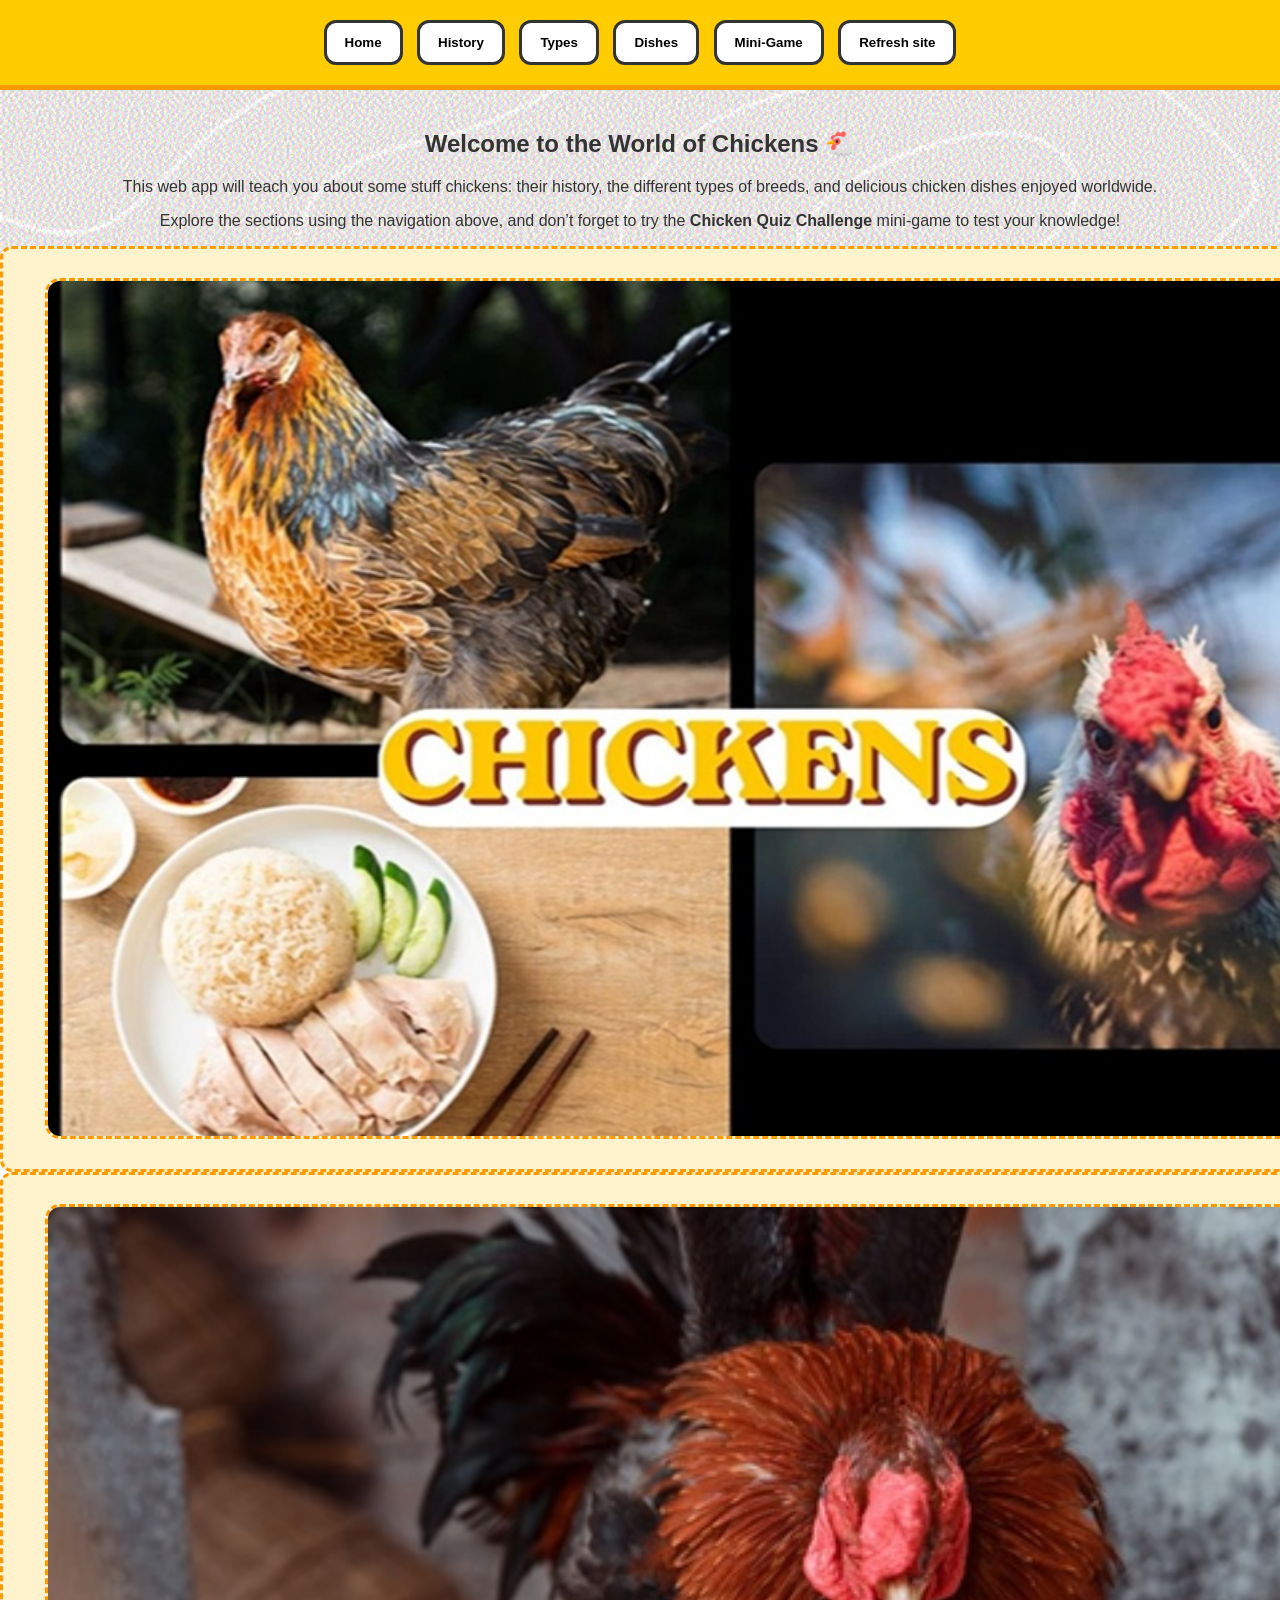
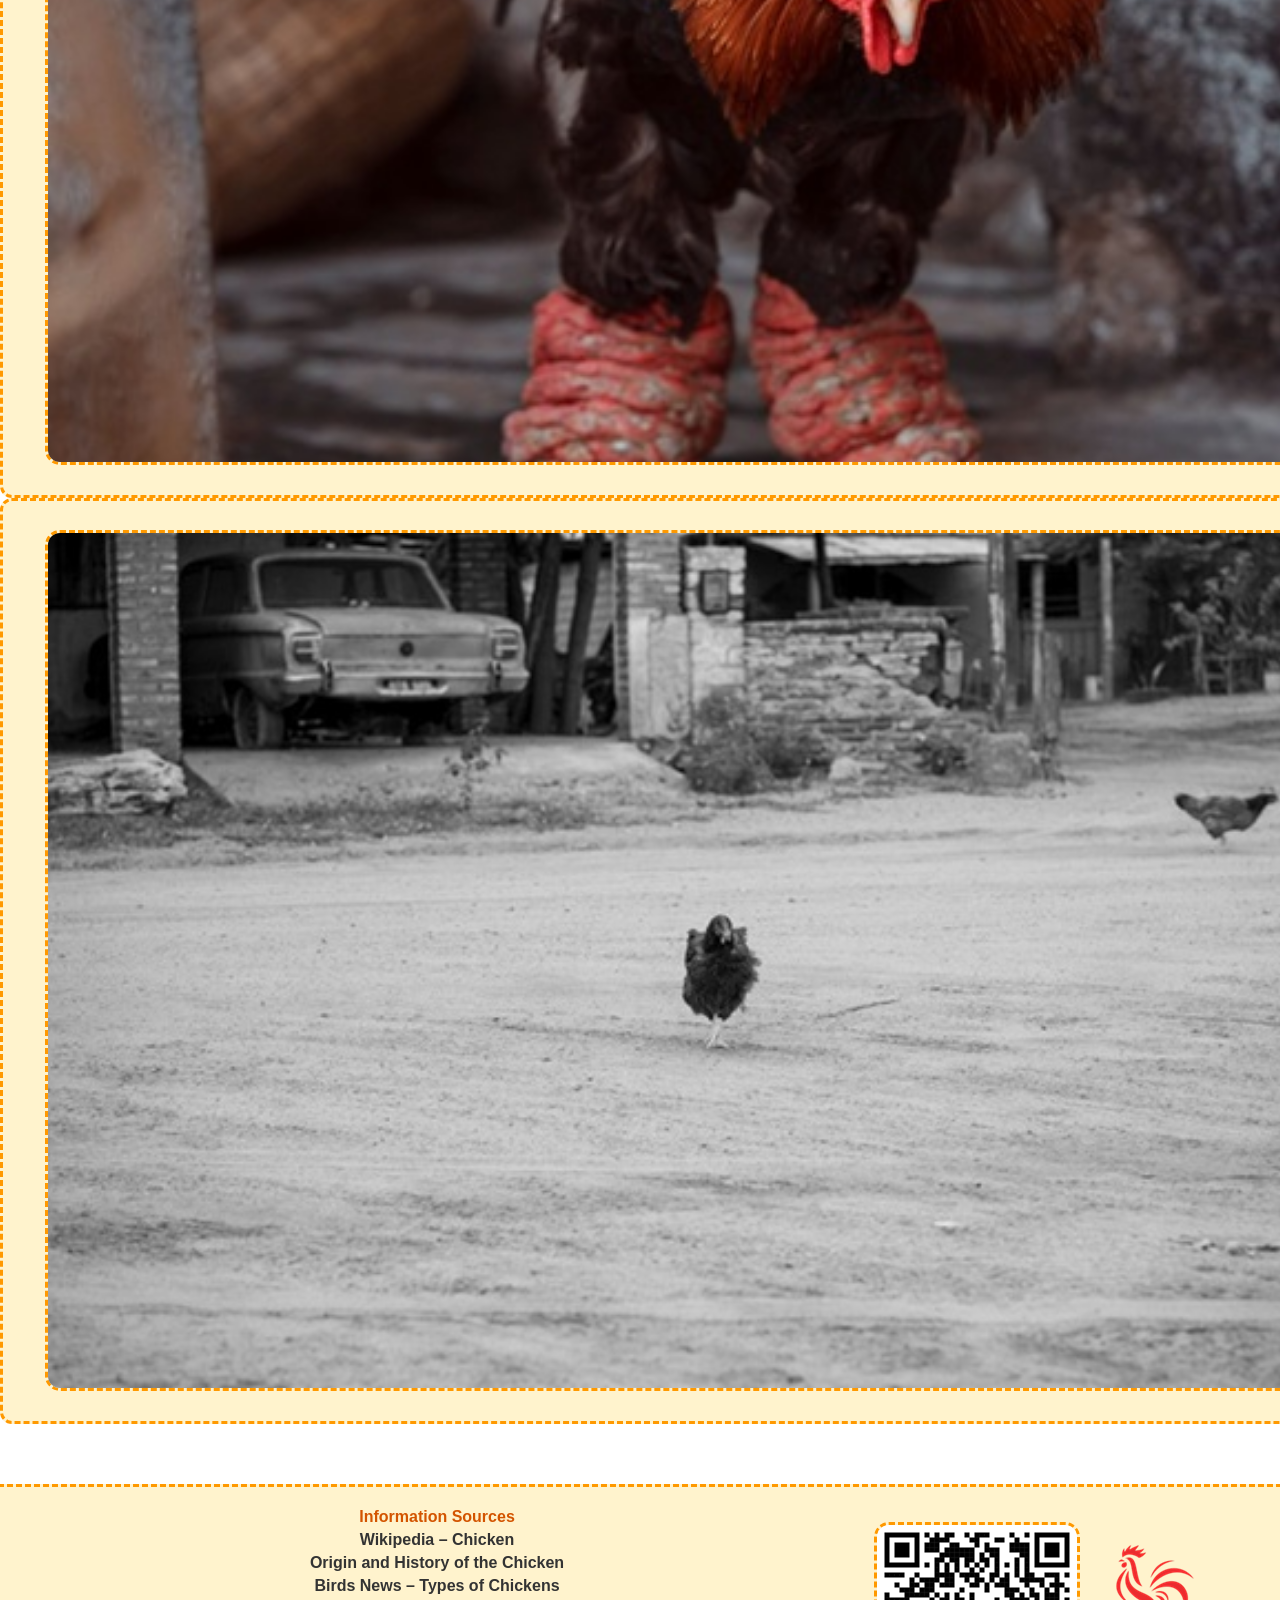
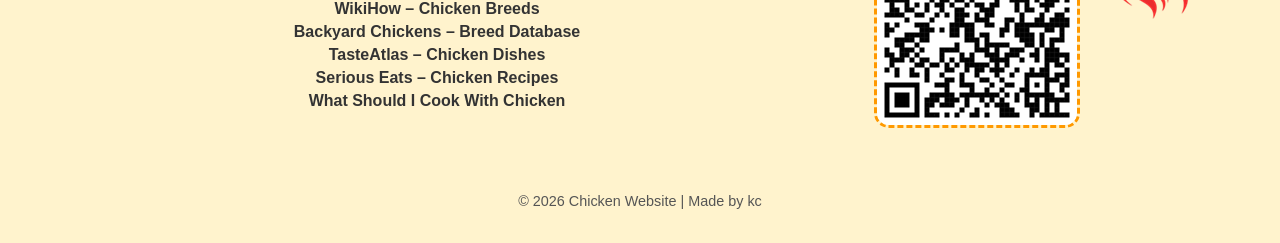
==== 02_Kuanchee_261704F_A2/index.html @ ca728c4e "Add files via upload" ====
<!DOCTYPE html>
<html lang="en">
<head>
  <meta charset="UTF-8">
  <meta name="viewport" content="width=device-width, initial-scale=1.0">
  <title>CHICKENS</title>
  <link rel="stylesheet" href="style.css">
</head>
<body>
  <nav>
	<button id="ham_menu">Open Menu</button>
	<div class="ham_hidden">
		<button id="homeBtn">Home</button>
		<button id="historyBtn">History</button>
		<button id="typesBtn">Types</button>
		<button id="dishesBtn">Dishes</button>
		<button id="gameBtn">Mini-Game</button>
		<button id="refreshBtn">Refresh site</button>
	</div>
  </nav>

  <!-- Home Page -->
  <section id="home" class="page active">
	<div class="home_style">
		<h1>Welcome to the World of Chickens 🐔</h1>
		<p>This web app will teach you about some stuff chickens: their history, 
		   the different types of breeds, and delicious chicken dishes enjoyed worldwide.</p>
		<p>Explore the sections using the navigation above, and don’t forget to try the 
		   <strong>Chicken Quiz Challenge</strong> mini-game to test your knowledge!</p>
			<div class="card">
				<img src="images/holychickens.jpg" alt="holychickens" class="img">
			</div>
			<div class="card">
				<img src="images/UniqueChick.jpg" alt="unique" class="img">
			</div>
			<div class="card">
				<img src="images/ChickenHist.jpg" alt="chickhist" class="img">
			</div>
	</div>
  </section>

 <!-- History Section -->
<section id="history" class="page">
	<h2>History of Chickens</h2>
		<div class="history_style">
			<div class="history_card">
				<img src="images/redchicken.jpg" alt="redchicken">
					<h3>Origin</h3>
						<p>Chickens were first domesticated from the red junglefowl in Southeast Asia 
						around 8,000 years ago. Archaeological evidence suggests early farmers 
						bred them for eggs and meat, and their spread through India and China 
						marked the beginning of poultry farming.</p>
			</div>
			<div class="history_card">
				<img src="images/feedchicken.jpg" alt="feedchicken">
					<h3>Ancient Roman Times</h3>
						<p>In ancient times, chickens were valued for more than food. They appeared 
						in myths and rituals — the Romans used them for divination, while Greeks 
						saw them as symbols of courage. Their crowing was believed to ward off evil 
						and announce the dawn of new beginnings.</p>
			</div>
			<div class="history_card">
					<img src="images/ancientegypt.png" alt="ancient">
						<h3>Egyptian Folklore</h3>
							<p>In Egyptian folklore, roosters were linked to the sun god Ra. Chickens and 
							eggs were offered in temples as symbols of fertility and renewal. Tomb 
							paintings depicted chickens as sustenance for the afterlife, and Egyptians 
							even built clay incubators to hatch thousands of chicks for rituals.</p>
			</div>
			<div class="history_card">	
				<img src="images/chickenfarm.jpg" alt="modernchick">
					<h3>Today's Agriculture</h3>
						<p>Finally in today's day and age, chickens are the most numerous domestic animal worldwide. Selective 
						breeding has produced hundreds of varieties suited for egg or meat production. 
						Modern poultry farming combines ancient practices with technology to feed 
						billions globally.</p>
			</div>
		</div>
</section>

<!-- Types Section -->
<section id="types" class="page">
  <h2>Types of Chickens 🐓</h2>
  <p>Chickens come in hundreds of breeds worldwide, but they’re often grouped by their primary purpose. Here are the main categories:</p>
  <ul>
    <li><strong>Layers:</strong> 
      These breeds are prized for their egg-laying ability.
      <div class="image-grid">
        <div class="type_card">
          <img src="images/leghorn.jpg" alt="Leghorn Chicken">
          <h3>Leghorn</h3>
          <p>Up to 300 eggs/year, hardy and active.</p>
        </div>
        <div class="type_card">
          <img src="images/ancona.jpg" alt="Ancona Chicken">
          <h3>Ancona</h3>
          <p>Hardy Mediterranean breed, lays white eggs.</p>
        </div>
        <div class="type_card">
          <img src="images/australorp.jpg" alt="Australorp Chicken">
          <h3>Australorp</h3>
          <p>World record holder: 364 eggs in one year.</p>
        </div>
      </div>
    </li>

    <li><strong>Broilers:</strong> 
      Bred for rapid growth and meat production.
      <div class="image-grid">
        <div class="type_card">
          <img src="images/cornishcross.jpg" alt="Cornish Cross Chicken">
          <h3>Cornish Cross</h3>
          <p>Fast-growing, commercial meat bird, market-ready in 6–8 weeks.</p>
        </div>
        <div class="type_card">
          <img src="images/freedomranger.jpg" alt="Freedom Ranger Chicken">
          <h3>Freedom Ranger</h3>
          <p>Slower growth, richer flavor, natural foraging behavior.</p>
        </div>
      </div>
    </li>

    <li><strong>Dual-purpose:</strong> 
      Balanced breeds that provide both eggs and meat.
      <div class="image-grid">
        <div class="type_card">
          <img src="images/plymouthrock.jpg" alt="Plymouth Rock Chicken">
          <h3>Plymouth Rock</h3>
          <p>Reliable egg layers and good table birds.</p>
        </div>
        <div class="type_card">
          <img src="images/sussex.jpg" alt="Sussex Chicken">
          <h3>Sussex</h3>
          <p>Friendly, versatile, steady egg production.</p>
        </div>
      </div>
    </li>

    <li><strong>Ornamental:</strong> 
      Raised mainly for their beauty and unique traits.
      <div class="image-grid">
        <div class="type_card">
          <img src="images/silkie.jpg" alt="Silkie Chicken">
          <h3>Silkie</h3>
          <p>Fluffy feathers, gentle temperament, popular as pets.</p>
        </div>
        <div class="type_card">
          <img src="images/polish.jpg" alt="Polish Chicken">
          <h3>Polish</h3>
          <p>Dramatic feather crest, exhibition bird, quirky personality.</p>
        </div>
      </div>
    </li>
  </ul>
  <p>Each type reflects how humans have shaped chickens for farming, cuisine, or companionship. From the hardworking <em>layers</em> to the show-stopping <em>ornamentals</em>, chickens are as diverse as the cultures that raise them.</p>
</section>



<!-- Dishes Section -->
<section id="dishes" class="page">
  <div class="dishes_style">
    <h2>Chicken Dishes Around the World 🍗</h2>
    <p>Chicken is one of the most popular meats globally, featured in countless traditional dishes. Here are some highlights:</p>

    <div class="dish_card">
      <img src="images/chickenrice.jpg" alt="Hainanese Chicken Rice">
      <h3>Hainanese Chicken Rice (Singapore)</h3>
      <p>Poached chicken served with fragrant rice, chili sauce, and ginger paste. A national comfort food.</p>
    </div>

    <div class="dish_card">
      <img src="images/butterchicken.jpg" alt="Butter Chicken">
      <h3>Butter Chicken (India)</h3>
      <p>Tender chicken in a creamy tomato-butter sauce, beloved worldwide.</p>
    </div>

    <div class="dish_card">
      <img src="images/chickenkarahi.jpg" alt="Chicken Karahi">
      <h3>Chicken Karahi (Pakistan)</h3>
      <p>Wok-style chicken cooked with tomatoes, chilies, and spices, often served sizzling hot.</p>
    </div>

    <div class="dish_card">
      <img src="images/koreanfried.jpg" alt="Korean Fried Chicken">
      <h3>Korean Fried Chicken (Korea)</h3>
      <p>Double-fried for extra crispiness, coated in spicy-sweet glaze.</p>
    </div>

    <div class="dish_card">
      <img src="images/polloalabrasa.jpg" alt="Pollo a la Brasa">
      <h3>Pollo a la Brasa (Peru)</h3>
      <p>Charcoal-roasted chicken marinated with spices, served with fries and sauces.</p>
    </div>

    <div class="dish_card">
      <img src="images/inasal.jpg" alt="Inasal na Manok">
      <h3>Inasal na Manok (Philippines)</h3>
      <p>Grilled chicken marinated in vinegar, calamansi, and lemongrass.</p>
    </div>

    <div class="dish_card">
      <img src="images/friedchicken.jpg" alt="Southern Fried Chicken">
      <h3>Southern Fried Chicken (USA)</h3>
      <p>Crispy, seasoned, and golden brown — a comfort food classic.</p>
    </div>

    <div class="dish_card">
      <img src="images/coqauvin.jpg" alt="Coq au Vin">
      <h3>Coq au Vin (France)</h3>
      <p>Chicken braised with wine, mushrooms, and herbs, a rustic French staple.</p>
    </div>

    <div class="dish_card">
      <img src="images/yakitori.jpg" alt="Yakitori">
      <h3>Yakitori (Japan)</h3>
      <p>Skewered chicken grilled over charcoal, brushed with tare sauce.</p>
    </div>

    <div class="dish_card">
      <img src="images/mole.jpg" alt="Pollo en Mole">
      <h3>Pollo en Mole (Mexico)</h3>
      <p>Chicken simmered in a rich chocolate-chili sauce, blending sweet and savory.</p>
    </div>

    <p>These dishes show how chicken adapts to different cultures, flavors, and cooking styles — from street food to fine dining.</p>
  </div>
</section>

  <!-- Mini-Game Section -->
<section id="game" class="page">
	<div class="game_style">
		<h2>Chicken Quiz Game</h2>
		<div id="quiz"></div>
			<div id="feedbackForm">
				<h3>Feedback</h3>

					<!-- Text input -->
					<label for="nameInput">Your Name:</label><br>
					<input id="nameInput" type="text" required><br><br>

					<!-- Email input -->
					<label for="emailInput">Email:</label><br>
					<input id="emailInput" type="email" required><br><br>

					<!-- Checkbox group -->
					<p>Which parts did you enjoy?</p>
						<input id="cb1" type="checkbox">
						<label for="cb1">History Section</label><br>
						<input id="cb2" type="checkbox">
						<label for="cb2">Types Section</label><br>
						<input id="cb3" type="checkbox">
						<label for="cb3">Dishes Section</label><br><br>

					<!-- Radio group -->
					<p>Would you recommend this site?</p>
						<input id="yes" type="radio" name="recommend">
						<label for="yes">Yes</label><br>
						<input id="no" type="radio" name="recommend">
						<label for="no">No</label><br><br>

						<!-- Dropdown -->
						<label for="favDish">Favorite Chicken Dish:</label><br>
						<select id="favDish">
							<option>Hainanese Chicken Rice</option>
							<option>Chicken Tikka</option>
							<option>Yakitori</option>
						</select><br><br>

						<!-- Comments -->
						<label for="feedbackText">Comments:</label><br>
						<textarea id="feedbackText" rows="4" cols="40" required></textarea><br><br>

						<!-- Custom button (not type="submit") -->
						<button id="feedbackBtn">Submit Feedback</button>
	  <img id="chickIcon" src="images/chickIcon.jpg" alt="ChickenIcon">
			</div>
	</div>
</section>
	<footer id="footer">
		<div class="footer_top">
			<div class="info_links">
				<h3>Information Sources</h3>
					<ul>
						<li><a href="https://en.wikipedia.org/wiki/Chicken" target="_blank">Wikipedia – Chicken</a></li>
						<li><a href="https://livestock.extension.wisc.edu/articles/origin-and-history-of-the-chicken/" target="_blank">Origin and History of the Chicken</a></li>
						<li><a href="https://www.birdsnews.com/types-of-chickens/" target="_blank">Birds News – Types of Chickens</a></li>
						<li><a href="https://www.wikihow.com/Choose-Chicken-Breeds" target="_blank">WikiHow – Chicken Breeds</a></li>
						<li><a href="https://www.backyardchickens.com/breeds/" target="_blank">Backyard Chickens – Breed Database</a></li>
						<li><a href="https://www.tasteatlas.com/chicken-dishes" target="_blank">TasteAtlas – Chicken Dishes</a></li>
						<li><a href="https://www.seriouseats.com/chicken-recipes-5117985" target="_blank">Serious Eats – Chicken Recipes</a></li>
						<li><a href="https://whatshouldicookwithchicken.com/" target="_blank">What Should I Cook With Chicken</a></li>
					</ul>
			</div>		
			<div class="QRcode">
				<img src="images/qrcode.png" alt="qr code" class="img">
			</div>
			<div class="footer_logo">
				<span class="sprite logo"></span>
			</div>
		</div>
			<p class="footer_ink">© 2026 Chicken Website | Made by kc</p>
	</footer>

  <script src="main.js"></script>
</body>
</html>
---- 02_Kuanchee_261704F_A2/style.css ----
body {
  font-family: "Comic Sans MS", cursive, sans-serif;
  background: #fff8e7;
  color: #333;
  display: flex;
  flex-direction: column;
  align-items: center; /* centers everything horizontally */
  background: url("images/animated_background.gif") no-repeat center center fixed;
  background-size: cover; /* scales the gif to fill the screen */
  margin: 0;
  padding: 0;
  overflow-x: hidden;
}

nav {
  background: #ffcc00;
  padding: 15px;
  display: flex;
  justify-content: center;
  flex-wrap: wrap;
  border-bottom: 5px solid #ff9900;
  width: 100%;  
}

/* Button styling + animation */
nav button {
  margin: 5px;
  padding: 12px 18px;
  border: 3px solid #333;
  border-radius: 12px;
  background: #fff;
  font-weight: bold;
  cursor: pointer;
  transition: transform 0.2s, background 0.3s;
}

nav button:hover {
  background: #ffe58a;
  transform: scale(1.1) rotate(-3deg);
}

.page {
  display: none;
  padding: 20px;
  max-width: 100%; /* keeps content narrow and centered */
  text-align: center; /* centers text inside */
}

.page.active {
  display: block;
  animation: bounceIn 0.6s ease-in;
}

@keyframes bounceIn {
  0% { transform: scale(0.8); opacity: 0; }
  60% { transform: scale(1.05); opacity: 1; }
  100% { transform: scale(1); }
}

/* Image styling */
.img {
  max-width: 100%;
  height: auto;
  border: 3px dashed #ff9900;
  border-radius: 15px;
  margin: 15px auto;
  display: block;
}

.card {
  width: 1400px;
  height: 900px;
  background: #fff3cd;
  border: 3px dashed #ff9900;
  border-radius: 12px;
  padding: 10px;
  text-align: center;
  display: flex;
  justify-content: center;
  align-items: center;
  overflow: hidden; 
  margin: 0 auto;  
}

.card img {
  width: 95%;
  height: 95%;           
  object-fit: cover;      
}


.card p {
  font-size: 0.9em;
  color: #333;
}

/* Quiz styling */
#quiz {
  margin: 20px auto;
  padding: 15px;
  background: #fff3cd;
  border: 3px dashed #ff9900;
  border-radius: 12px;
  min-height: 120px;
  max-width: 600px;
  text-align: center;
}

#quiz button {
  display: inline-block;
  margin: 10px;
  padding: 10px 15px;
  border: 2px solid #333;
  border-radius: 10px;
  background: #ffeb99;
  font-weight: bold;
  cursor: pointer;
  transition: transform 0.2s, background 0.3s;
}

#quiz button:hover {
  transform: scale(1.1);
  background: #ffe58a;
}

#quiz span {
  display: block;
  margin-top: 10px;
  font-weight: bold;
  color: #d35400;
}

#feedbackForm {
  position: relative;
  margin: 20px auto;
  padding: 15px;
  background: #fff3cd;
  border: 3px dashed #ff9900;
  border-radius: 12px;
  max-width: 600px;
  text-align: center;
}

#feedbackForm textarea {
  width: 90%;
  padding: 8px;
  border: 2px solid #333;
  border-radius: 8px;
  margin: 10px 0;
}

#feedbackForm button {
  padding: 8px 15px;
  border: 2px solid #333;
  border-radius: 8px;
  background: #ffeb99;
  font-weight: bold;
  cursor: pointer;
  transition: transform 0.2s, background 0.3s;
}

#feedbackForm button:hover {
  transform: scale(1.1);
  background: #ffe58a;
}

#chickIcon {
  position: absolute;
  width: 20px;
  height: auto;
  top: 0;
  left: 0;
}

#ham_menu {
	display: none;
}

/* history section */
#history {
  margin: 30px auto;
  padding: 20px;
  max-width: 2000px;
  background: #fff3cd;
  border: 3px dashed #ff9900;
  border-radius: 12px;
}

#history h2 {
  color: #d35400;
  text-align: center;
  margin-bottom: 20px;
}

.history_style {
	display: flex;
	flex-wrap: wrap;
	gap: 20px;
	justify-content: center;
}

.history_card {
  width: 700px;
  background: #fff8e7;
  border: 2px dashed #ff9900;
  border-radius: 12px;
  padding: 10px;
  text-align: left;
}

.history_card img {
  width: 100%;
  height: 300px;
  object-fit: cover;   /* forces image to fill card */
  border: 2px dashed #ff9900;
  border-radius: 15px;
  margin-bottom: 15px;
}

.history_card h3 {
  font-size: 1.1rem;
  color: #d35400;
  text-align: center;
}

.history_card p {
  font-size: 0.95em;
  color: #333;
  line-height: 1.4;
}

/* Types section */
#types {
  margin: 30px auto;
  padding: 20px;
  max-width: 1200px;
  background: #fff3cd;
  border: 3px dashed #ff9900;
  border-radius: 12px;
  text-align: center; /* match dishes_style */
}

#types h2 {
  color: #d35400;
  margin-bottom: 15px;
}

#types p {
  font-size: 1rem;
  color: #333;
  line-height: 1.5;
  margin-bottom: 15px;
}

/* Remove flex column layout from list items */
#types ul {
  list-style: none;
  padding: 0;
  margin: 0;
}

#types ul li {
  display: inline-block; /* same as dish_card */
  vertical-align: top;
  margin: 15px;
}

/* Style the type_card itself */
.type_card {
  width: 260px; /* match dish_card width */
  background: #fff8e7;
  border: 2px dashed #ff9900;
  border-radius: 12px;
  padding: 12px;
  text-align: center;
  display: inline-block; /* ensures grid-like layout */
}

.type_card img {
  width: 100%;
  height: 160px; /* match dish_card image height */
  object-fit: cover;
  border-radius: 8px;
  margin-bottom: 10px;
}

.type_card h3 {
  font-size: 1rem;
  color: #d35400;
  margin: 5px 0;
}

.type_card p {
  font-size: 0.9rem;
  color: #333;
  line-height: 1.4;
}


/* dishes section */
.dishes_style {
  margin: 30px auto;
  padding: 20px;
  max-width: 1200px;
  background: #fff3cd; /* soft yellow background */
  border: 3px dashed #ff9900; /* playful dashed border */
  border-radius: 12px;
  text-align: center;
}

.dishes_style h2 {
  color: #d35400;
  margin-bottom: 15px;
}

.dishes_style p {
  font-size: 1rem;
  color: #333;
  line-height: 1.5;
  margin-bottom: 15px;
}

.dish_card {
  width: 260px;
  background: #fff8e7;
  border: 2px dashed #ff9900;
  border-radius: 12px;
  padding: 12px;
  text-align: center;
  margin: 15px auto;
  display: inline-block; /* makes cards line up side by side */
  vertical-align: top;
}

.dish_card img {
  width: 100%;
  height: 160px;
  object-fit: cover;
  border-radius: 8px;
  margin-bottom: 10px;
}

.dish_card h3 {
  font-size: 1rem;
  color: #d35400;
  margin: 5px 0;
}

.dish_card p {
  font-size: 0.9rem;
  color: #333;
  line-height: 1.4;
}

#footer {
  display: flex;
  flex-direction: column;
  justify-content: space-between;
  align-items: center;
  background-color: #fff3cd;
  border-top: 3px dashed #ff9900;
  width: 100%;
  padding: 20px;
  text-align: center;
  margin-top: 40px;
  gap: 40px;
}

#footer ul {
  list-style: none;
  padding: 0;
  margin: 0 0 10px 0;
}

#footer ul li {
  margin: 5px 0;
}

#footer a {
  color: #333;
  text-decoration: none;
  font-weight: bold;
  transition: color 0.3s;
}

#footer a:hover {
  color: #d35400;
}

#footer p {
  font-size: 0.9em;
  color: #555;
}

.info_links {
  flex: 1;
  text-align: center;  
}

.info_links h3 {
  color: #d35400;
  margin-bottom: 8px; /* small gap before list */
  margin: 0;
  padding: 0;
  font-size: 1rem;
  line-height: 1.2;
}

.sprite {
	background: url("images/sprite.png") no-repeat;
	display: inline-block;
}

.logo {
  width: 200px;  
  height: 200px;  
  background-position: 0 0; /* top-left corner of sprite */
}

.footer_logo {
	margin-left: auto;
}

.footer_top {
	display: flex;
	justify-content: space-between;
	align-items: flex-start;
	width: 100%;
}

.footer_ink {
	margin-top: 10px;
	font-size: 0.9em;
	color: #555;
	text-align: center;
	width: 100%;
}
/* Responsive breakpoints */
@media (max-width: 800px) {
  body {
	overflow-x: hidden;
  }
  
  #ham_menu {
	display: flex;
	flex-direction: column;
	align-items: center;
	justify-content:center;
	height: 100px;
  }	

  .ham_hidden {
	display: none;
  }

  @keyframes bounceInMobile {
    0%   { transform: scale(0.9); opacity: 0; }
    60%  { transform: scale(1.01); opacity: 1; }
    100% { transform: scale(1); }
  }

  .page.active {
    animation: bounceInMobile 0.5s ease-in;
  }
  
  .menuShow {
	display: flex;
	flex-direction: column;
	align-items: center;
  }
  
  nav {
    flex-direction: column;
    align-items: center;
  }
  
  .page {
	padding-left: 0;
	padding-right: 0;
  }
  
  .card {
    width: 90%; /* stack cards full width on mobile */
	max-width: 100%;
	margin: 0 auto;
	height: auto;
	object-fit: cover;
  }

  .img {
    max-width: 80%;
	object-fit: cover;
  }
  
  .history_card {
    width: 100%; /* stack cards full width */
  }
  
   #types ul {
    text-align: center; /* keeps cards centered */
  }

  #types ul li {
    display: block; /* stack cards vertically */
    margin: 0 auto 20px auto; /* center each card */
  }

  .type_card {
    width: 90%; /* full width on mobile, like dish_card */
    display: block;
    margin: 0 auto 20px auto;
  }

  .type_card img {
    height: auto; /* let images scale naturally */
  }
  
   .dish_card {
    width: 90%; /* full width on mobile */
	margin: 0 auto 20px auto;
    display: block;
  }

  .dish_card img {
    height: auto;
  }
  
  .QRcode {
	  display: none;
  }
}
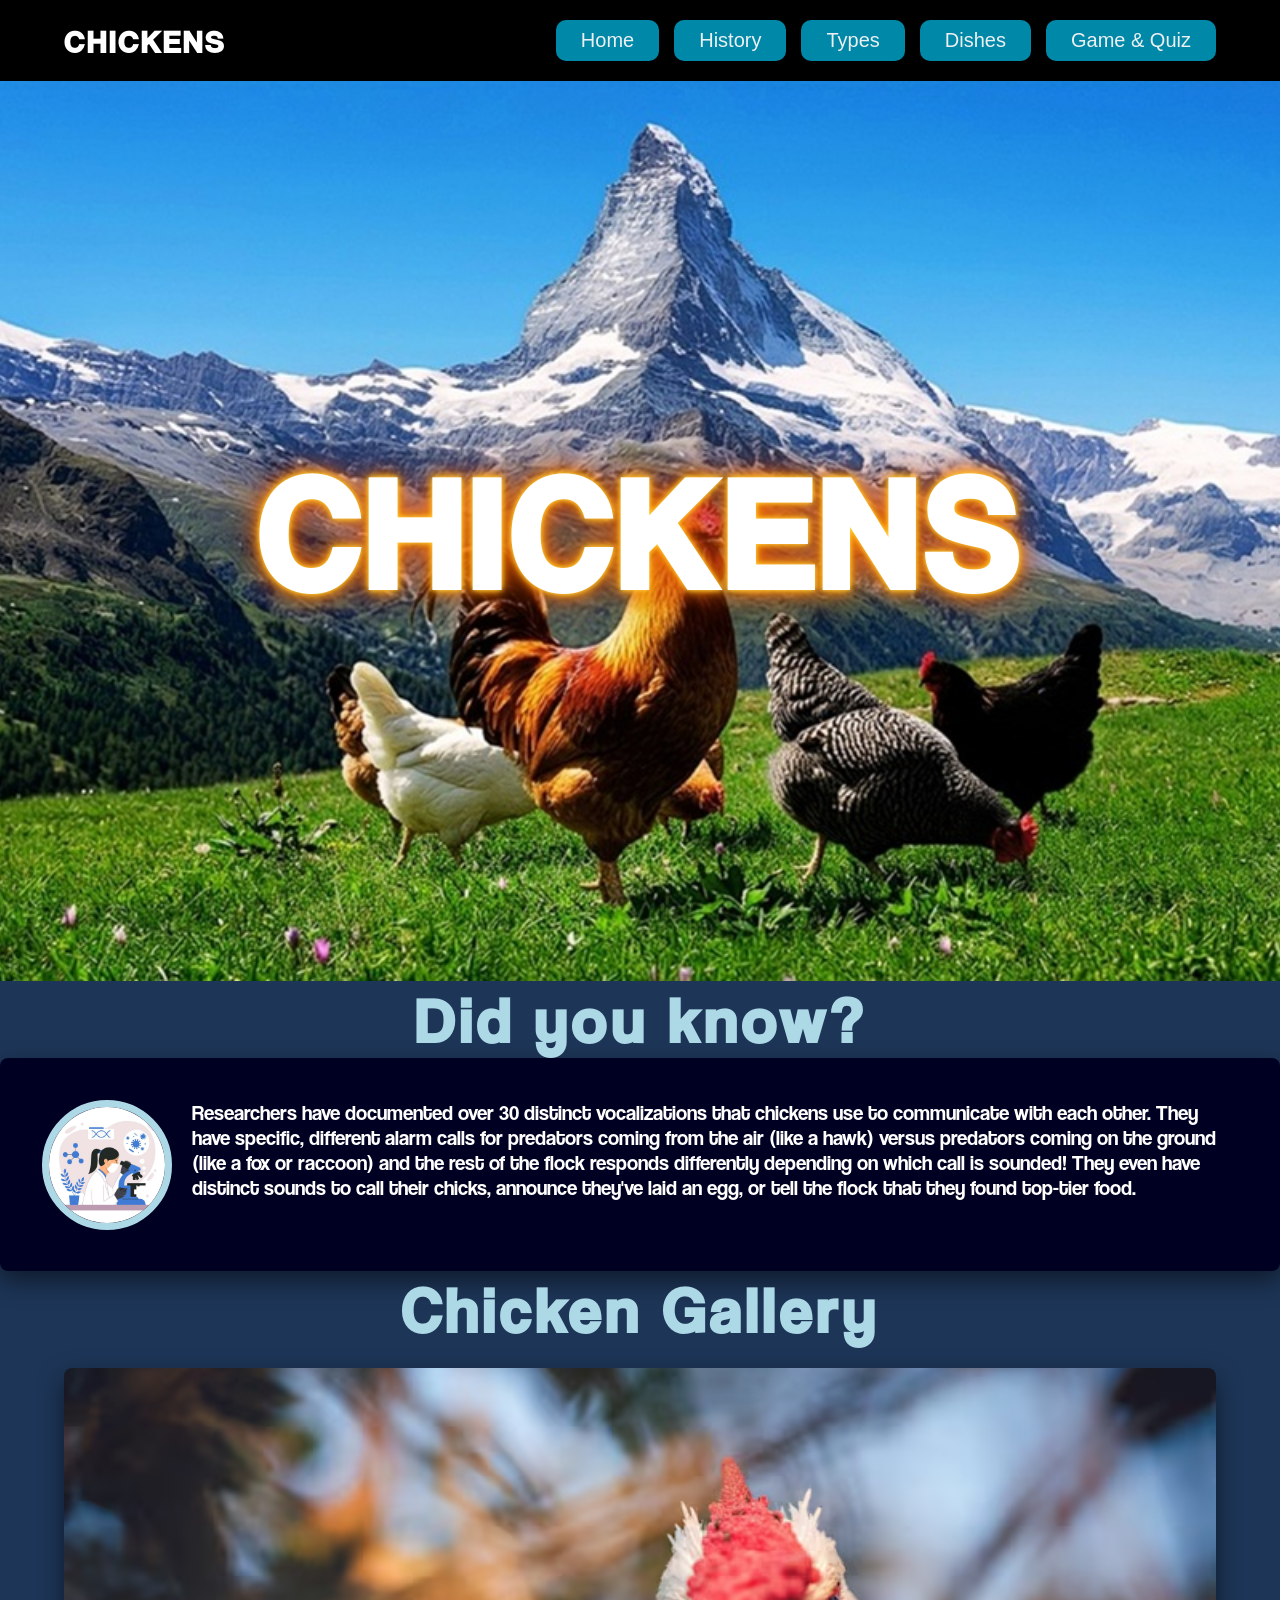
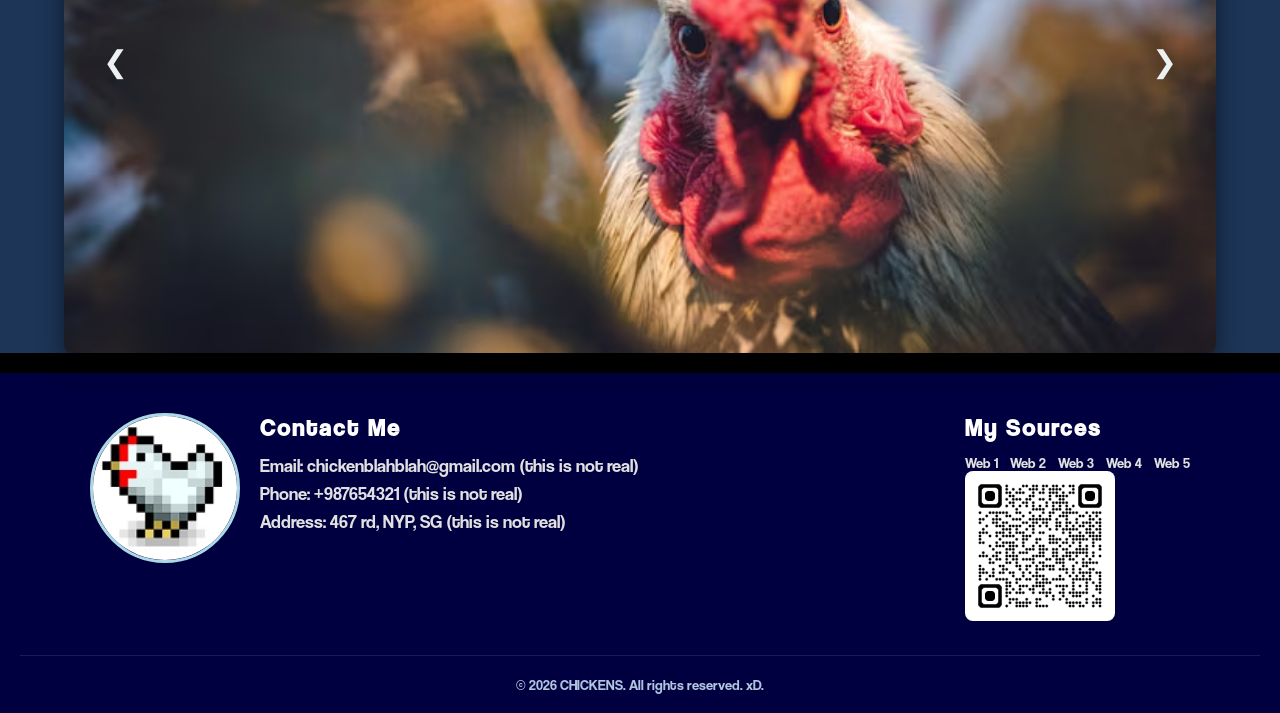
==== commit 7a6f2ca5: "Add files via upload" ====
--- a/02_Kuanchee_261704F_A2/index.html
+++ b/02_Kuanchee_261704F_A2/index.html
@@ -1,308 +1,352 @@
 <!DOCTYPE html>
 <html lang="en">
 <head>
-  <meta charset="UTF-8">
-  <meta name="viewport" content="width=device-width, initial-scale=1.0">
-  <title>CHICKENS</title>
-  <link rel="stylesheet" href="style.css">
+	<meta name="viewport" content="width=device-width, initial-scale=1.0">
+	<link rel="icon" type="image/png" href="images/sitelogo.png">
+	<title>Chickens</title>
+	<link rel="stylesheet" href="style.css">
+	<script src="main.js" defer></script>
 </head>
-<body>
-  <nav>
-	<button id="ham_menu">Open Menu</button>
-	<div class="ham_hidden">
-		<button id="homeBtn">Home</button>
-		<button id="historyBtn">History</button>
-		<button id="typesBtn">Types</button>
-		<button id="dishesBtn">Dishes</button>
-		<button id="gameBtn">Mini-Game</button>
-		<button id="refreshBtn">Refresh site</button>
-	</div>
-  </nav>
-
-  <!-- Home Page -->
-  <section id="home" class="page active">
-	<div class="home_style">
-		<h1>Welcome to the World of Chickens 🐔</h1>
-		<p>This web app will teach you about some stuff chickens: their history, 
-		   the different types of breeds, and delicious chicken dishes enjoyed worldwide.</p>
-		<p>Explore the sections using the navigation above, and don’t forget to try the 
-		   <strong>Chicken Quiz Challenge</strong> mini-game to test your knowledge!</p>
-			<div class="card">
-				<img src="images/holychickens.jpg" alt="holychickens" class="img">
+	<body>
+		<header>
+			<h1>
+				<a href="index.html" class="refresh">CHICKENS</a>
+			</h1>		
+		<nav class="navbar">
+			<button id="ham_menu">Menu</button>
+				<div class="ham_mobile">
+					<ul class="navlinks">						
+						<li><button id="homeBtn">Home</button></li>
+						<li><button id="historyBtn">History</button></li>
+						<li><button id="typesBtn">Types</button></li>
+						<li><button id="dishesBtn">Dishes</button></li>
+						<li><button id="gameBtn">Game & Quiz</button></li>
+					</ul>
+				</div>
+		</nav>
+		</header>
+		
+		<main>
+			<section class="page" id="homePage">
+				<div class="homeHeader">
+					<h2 class="homeTitle">CHICKENS</h2>
+				</div>
+				
+				<div class="homeCont">
+					<h2 class="homeH2">Did you know?</h2>
+						<div class="hometext">
+							<img src="images/researcher.png" alt="researcher" class="homePfp">	
+							<p>Researchers have documented over 30 distinct vocalizations that chickens use to communicate with each other. They have specific, different alarm calls for predators coming from the air (like a hawk) versus predators coming on the ground (like a fox or raccoon) and the rest of the flock responds differently depending on which call is sounded!
+							They even have distinct sounds to call their chicks, announce they've laid an egg, or tell the flock that they found top-tier food.</p>
+						</div>
+						<h2 class="homeH2">Chicken Gallery</h2>
+						<div class="homeSlideshowWrapper">
+							<button class="homeSlide_arrow left-arrow" id="slideLeft">&#10094;</button> <!-- the thing between the buttons is syntax learned online which renders the right arrow-->
+								<div class="homeSlideshow" id="slideshowTrack">
+									<img src="images/chicken1.jpg" alt="Chicken 1">
+									<img src="images/chicken2.jpg" alt="Chicken 2">
+									<img src="images/chicken3.jpg" alt="Chicken 3">
+								</div>
+							<button class="homeSlide_arrow right-arrow" id="slideRight">&#10095;</button> <!-- the thing between the buttons is syntax learned online which renders the left arrow-->
+						</div>
+				</div>			
+			</section>
+			
+			<section class="page" id="historyPage">
+				<div class="historyBg">
+					<div class="pageHeader">
+						<h2 class="txtH2">The History Of Chickens</h2>
+							<p>Learn about the past of chickens :D</p>
+					</div>
+					
+							<div class="historyCont">
+								<div class="historyItem">
+									<img src="images/trex.jpg" alt="trex" class="SQhistoryPic">
+									<div class="historyContent1">
+										<h3 class="historyH3">Ancient Origins & Dinosaur Heritage</h3>
+										<p class="historyP"> While popular culture often claims that chickens directly descended from the Tyrannosaurus rex, chickens did not evolve from T. rex directly; rather, both modern birds and T. rex share a close common ancestor within the theropod dinosaur family tree. Over tens of millions of years, small feathered theropods which shared key traits with larger relatives like T. rex, such as hollow bones, bird-like lungs, three-toed feet, and wishbones survived mass extinction events and gradually evolved into modern avian dinosaurs, including chickens.</p>
+									</div>
+								</div>
+								<div class="historyItem">
+									<img src="images/theropod.jpg" alt="theropod" class="cardPic">
+								</div>
+								<div class="historyItem">
+									<img src="images/trexChicken.jpg" alt="trexChicken" class="cardPic">
+								</div>
+								<div class="historyItem">
+									<div class="historyContent2">
+										<h3 class="historyH3">Early Domestication</h3>
+											<p class="historyP">The history of modern domestic chickens began thousands of years ago in the dense bamboo forests of Southeast Asia. The primary ancestor of today's chicken (Gallus gallus domesticus) is the wild red junglefowl, which was initially drawn to human settlements around early farming communities. Early humans valued these birds initially not as a primary food source, but for cultural significance, rituals, and cockfighting.</p>
+									</div>
+								</div>
+								<div class="historyItem">
+									<div class="historyContent2">
+										<h3 class="historyH3">Global Expansion & Romans</h3>
+											<p class="historyP">As ancient trade routes like the Silk Road expanded across continents, domesticated chickens swiftly migrated from their South Asian origins throughout Eurasia, North Africa, and the Mediterranean basin. What began as a rare exotic bird quickly evolved into a cornerstone of global agriculture and cultural life.
+																The Romans, in particular, played a pivotal role in elevating poultry farming to a sophisticated science. Recognizing the bird's utility, they systematically bred chickens to optimize both egg production and meat yield, establishing early precursor models to modern factory farming. Beyond agriculture, chickens held profound religious and strategic importance in Roman society; sacred chickens (pulli) were routinely carried alongside legions into war, where their feeding behaviors were eagerly interpreted by augurs as divine omens predicting battle outcomes.
+																Simultaneously, across the Mediterranean in ancient Egypt, revolutionary technological advancements were taking place. Egyptian engineers developed massive, clay-brick mud incubators heated by controlled fires a secret, closely guarded trade that bypassed natural broodiness and allowed tens of thousands of eggs to be artificially incubated at a time, effectively laying the groundwork for large-scale poultry mass production.</p>
+									</div>
+								</div>
+								<div class="historyItem">
+									<img src="images/romanchicken.jpg" alt="trexChicken" class="cardPic">
+								</div>
+								<div class="historyItem">
+									<div class="historyContent2">
+										<h3 class="historyH3">Modern Industrialization</h3>
+											<p class="historyP">Throughout the 19th and 20th centuries, the humble domestic chicken underwent a dramatic evolutionary and agricultural overhaul, shifting from a modest backyard scavenger into a globally dominant industrial powerhouse. The advent of formal poultry associations in the mid-1800s introduced standardized breed classifications—such as the American Standard of Perfection—igniting a widespread passion for poultry exhibition and laying the framework for systematic, record-based selective breeding.
+																As foundational genetic science progressed into the early 20th century, agricultural scientists unlocked the ability to manipulate avian biology for distinct production goals. This scientific breakthrough formally bifurcated the poultry industry into two highly specialized genetic lineages. On one side, breeders developed high-yield layer hens engineered exclusively for high-frequency egg production, capable of laying hundreds of eggs annually while maintaining a lightweight frame to maximize feed efficiency. On the other side, they engineered fast-growing broiler chickens bred specifically for rapid muscle development and maximum meat yield, reaching full market weight in a tiny fraction of the time required by traditional heritage breeds.
+																This biological specialization was soon matched by revolutionary mechanical and medical advances. The mid-20th-century development of automated feeding systems, climate-controlled environmental housing, balanced synthetic nutrition, and widespread vaccination programs completely redefined the industry. Together, these technological leaps moved poultry farming out of the family farmyard and into a hyper-efficient, fully integrated global supply chain.</p>
+									</div>
+								</div>
+							</div>
+				</div>
+			</section>
+			
+			<section class="page" id="typesPage">
+				<div class="typesDishesBg">
+					<div class="pageHeader">
+						<h2 class="txtH2">Different Breeds Of Chickens</h2>
+							<p>Discover the breeds of chicken our planet has!</p>
+					</div>
+					
+					<div class="typesDishesCont">
+						<div class="typesDishesItem">
+							<img src="images/junglefowl.jpg" alt="Jungle Fowl" class="cardPic">
+								<div class="typesDishesContent">
+									<h3 class="typesDishesH3">Red Junglefowl</h3>
+									<p class="typesDishesP">Native to Southeast Asia, this wild avian species was first tamed thousands of years ago. It is essential for understanding the evolutionary transition from wild birds to modern domestic poultry.</p>
+								</div>
+						</div>
+						<div class="typesDishesItem">
+						<img src="images/leghorn.jpg" alt="leghorn" class="cardPic">
+								<div class="typesDishesContent">
+									<h3 class="typesDishesH3">White Leghorn</h3>
+									<p class="typesDishesP">Originating in Tuscany, Italy, and refined in North America during the 19th century, Leghorns are world-renowned for their unmatched egg production efficiency (capable of laying over 280–300 white eggs per year).</p>							
+								</div>
+						</div>
+						<div class="typesDishesItem">
+						<img src="images/cornishcross.jpg" alt="cornish cross" class="cardPic">
+								<div class="typesDishesContent">
+									<h3 class="typesDishesH3">White Cornish-Cross</h3>
+									<p class="typesDishesP">A modern hybrid cross (typically Cornish and White Plymouth Rock), this breed was engineered in the 20th century specifically for rapid growth, massive breast meat yield, and high feed conversion efficiency.</p>
+								</div>
+						</div>
+						<div class="typesDishesItem">
+						<img src="images/plymouthrock.jpg" alt="plymouth rock" class="cardPic">
+								<div class="typesDishesContent">
+									<h3 class="typesDishesH3">Plymouth Rock</h3>
+									<p class="typesDishesP">Developed in Massachusetts in the mid-1800s, the Barred Plymouth Rock became the foundation of early American commercial poultry farming due to its docility, cold hardiness, and reliability for both eggs and meat.</p>
+								</div>
+						</div>
+						<div class="typesDishesItem">
+						<img src="images/rhodeislandred.jpg" alt="rhode island red" class="cardPic">
+								<div class="typesDishesContent">
+									<h3 class="typesDishesH3">Rhode Island Red</h3>
+									<p class="typesDishesP">Developed in Rhode Island and Massachusetts in the 1890s, this hardy breed became famous worldwide for its prolific production of large brown eggs and adaptability to farm environments.</p>	
+								</div>
+						</div>
+						<div class="typesDishesItem">
+						<img src="images/brahma.jpg" alt="brahma" class="cardPic">
+								<div class="typesDishesContent">
+									<h3 class="typesDishesH3">Brahma</h3>
+										<p class="typesDishesP">Imported to the US and UK in the mid-19th century from Chinese shipping stock, the massive, feather-legged Brahma dominated the American meat market from 1850 through 1930 and sparked historical "poultry mania."</p>
+								</div>
+						</div>
+						<div class="typesDishesItem">
+						<img src="images/orpington.jpg" alt="orpington" class="cardPic">
+							<div class="typesDishesContent">
+									<h3 class="typesDishesH3">Orpington</h3>
+										<p class="typesDishesP">Bred in England by William Cook in the late 1800s, Orpingtons were engineered as dual-purpose utility birds capable of laying well through cold northern European winters while offering heavy meat yield.</p>
+							</div>
+						</div>
+						<div class="typesDishesItem">
+						<img src="images/sussex.jpg" alt="Sussex" class="cardPic">
+							<div class="typesDishesContent">
+								<h3 class="typesDishesH3">Sussex</h3>
+									<p class="typesDishesP">One of the oldest British breeds, originating in Sussex over 2,000 years ago (likely utilized during the Roman occupation). It served as the primary table bird for London markets throughout the 18th and 19th centuries.</p>
+							</div>
+						</div>
+						<div class="typesDishesItem">
+						<img src="images/marans.jpg" alt="Marans" class="cardPic">
+							<div class="typesDishesContent">
+								<h3 class="typesDishesH3">Marans</h3>
+									<p class="typesDishesP">Originating in ancient China, Silkies are famous for their fur-like plumage, black skin and bones (fibromelanosis), and five toes per foot. Marco Polo recorded encountering "fuzzy chickens" during his 13th-century Asian travels.</p>
+							</div>
+						</div>
+						<div class="typesDishesItem">
+						<img src="images/silkie.jpg" alt="silkie" class="cardPic">
+							<div class="typesDishesContent">
+								<h3 class="typesDishesH3">Silkie</h3>
+									<p class="typesDishesP">Originating in ancient China, Silkies are famous for their fur-like plumage, black skin and bones (fibromelanosis), and five toes per foot. Marco Polo recorded encountering "fuzzy chickens" during his 13th-century Asian travels.</p>
+							</div>
+						</div>
+						<div class="typesDishesItem">
+						<img src="images/ayamcemani.jpg" alt="ayam cemani" class="cardPic">
+							<div class="typesDishesContent">
+								<h3 class="typesDishesH3">Ayam Cemani</h3>
+									<p class="typesDishesP">Native to Java, Indonesia, this rare breed carries a hyper-expression of hyperpigmentation (fibromelanosis), resulting in entirely black feathers, beak, skin, organs, and bones. Historically used for ceremonial and medicinal purposes.</p>
+							</div>
+						</div>
+						<div class="typesDishesItem">
+						<img src="images/araucana.jpg" alt="araucana" class="cardPic">
+							<div class="typesDishesContent">
+								<h3 class="typesDishesH3">Araucana</h3>
+									<p class="typesDishesP">Originating in Chile from stock raised by the indigenous Mapuche people, these birds are famous for laying natural blue eggs due to a genetic mutation that deposits oocyanin in the eggshell during formation.</p>
+							</div>
+						</div>
+					</div>
+				</div>
+			</section>
+			
+			<section class="page" id="dishesPage">
+			<div class="typesDishesBg">
+				<div class="pageHeader">
+					<h2 class="txtH2">How Chickens Influenced Cuisines?</h2>
+						<p>Find how our global friends use chicken in their cuisine!</p>
+				</div>
+				
+				<div class="typesDishesCont">
+					<div class="typesDishesItem">
+					<img src="images/chickenrice.jpg" alt="chicken rice" class="cardPic">
+						<div class="typesDishesContent">
+							<h3 class="typesDishesH3">Hainanese Chicken Rice(🇸🇬)</h3>
+								<p class="typesDishesP">Poached whole chicken served alongside fragrant rice cooked in chicken fat and broth, paired with chili sauce, ginger paste, and dark soy sauce.</p>
+						</div>
+					</div>
+					<div class="typesDishesItem">
+					<img src="images/chickentikkamasala.jpg" alt="chicken tikka masala" class="cardPic">
+						<div class="typesDishesContent">
+							<h3 class="typesDishesH3">Chicken Tikka Masala(🇬🇧󠁧󠁢󠁥󠁮󠁧󠁿)</h3>
+								<p class="typesDishesP">Tender pieces of roasted marinated chicken (chicken tikka) served in a rich, creamy, tomato-based spiced curry sauce.</p>
+						</div>
+					</div>
+					<div class="typesDishesItem">
+					<img src="images/CoqauVin.jpg" alt="Coq au Vin" class="cardPic">
+						<div class="typesDishesContent">
+							<h3 class="typesDishesH3">Coq au Vin(🇫🇷)</h3>
+								<p class="typesDishesP">A classic French stew where chicken (traditionally a tough rooster) is braised slowly in red wine, lardons (bacon), mushrooms, and garlic.</p>
+						</div>
+					</div>
+					<div class="typesDishesItem">
+					<img src="images/chimaek.jpg" alt="Chimaek" class="cardPic">
+						<div class="typesDishesContent">
+							<h3 class="typesDishesH3">Chimaek(🇰🇷)</h3>
+								<p class="typesDishesP">Double-fried chicken seasoned with a crackly, thin crust, usually brushed with a sweet and spicy Gochujang glaze or garlic soy sauce.</p>
+						</div>
+					</div>
+					<div class="typesDishesItem">
+					<img src="images/laziji.jpg" alt="laziji" class="cardPic">
+						<div class="typesDishesContent">
+							<h3 class="typesDishesH3">La Zi Ji/Sichuan Spicy Chicken(🇨🇳)</h3>
+								<p class="typesDishesP">Crispy fried chicken bites tossed with heaps of dried red chilies and Sichuan peppercorns for a signature spicy, mouth-numbing flavor.</p>
+						</div>
+					</div>
+					<div class="typesDishesItem">
+					<img src="images/chickenadobo.jpg" alt="chickenadobo" class="cardPic">
+						<div class="typesDishesContent">
+							<h3 class="typesDishesH3">Chicken Adobo(🇵🇭)</h3>
+								<p class="typesDishesP">The iconic Filipino dish of chicken simmered until tender in a rich, savory-tangy marinade of soy sauce, vinegar, garlic, and bay leaves.</p>
+						</div>
+					</div>
+					<div class="typesDishesItem">
+					<img src="images/chickenkiev.jpg" alt="chickenkiev" class="cardPic">
+						<div class="typesDishesContent">
+							<h3 class="typesDishesH3">Chicken Kiev(🇺🇦)</h3>
+								<p class="typesDishesP">A boneless chicken breast rolled around cold garlic herb butter, then coated in breadcrumbs and deep-fried until crisp.</p>
+						</div>
+					</div>
+					<div class="typesDishesItem">
+					<img src="images/dorowat.jpg" alt="dorowat" class="cardPic">
+						<div class="typesDishesContent">
+							<h3 class="typesDishesH3">Doro Wat(🇪🇹)</h3>
+								<p class="typesDishesP">A rich, spicy Ethiopian chicken stew slow-cooked with berbere spice, clarified butter, and onions, served with hard-boiled eggs over spongy injera bread.</p>
+						</div>
+					</div>
+					<div class="typesDishesItem">
+					<img src="images/jamaicanjerkchicken.jpg" alt="jamaicanjerkchicken" class="cardPic">
+						<div class="typesDishesContent">
+							<h3 class="typesDishesH3">Jamaican Jerk Chicken(🇯🇲)</h3>
+								<p class="typesDishesP">Smoky, fiery chicken marinated in scotch bonnet peppers, allspice, and thyme, then slow-grilled over pimento wood for an iconic charred kick.</p>
+						</div>
+					</div>
+					<div class="typesDishesItem">
+					<img src="images/periperichicken.jpg" alt="periperichicken" class="cardPic">
+						<div class="typesDishesContent">
+							<h3 class="typesDishesH3">Peri-Peri Chicken(🇵🇹)</h3>
+								<p class="typesDishesP">Flame-grilled chicken charred and basted in a fiery, tangy marinade of bird's eye chilies, citrus, and garlic.</p>
+						</div>
+					</div>
+					<div class="typesDishesItem">
+					<img src="images/butterchicken.jpg" alt="butterchicken" class="cardPic">
+						<div class="typesDishesContent">
+							<h3 class="typesDishesH3">Butter Chicken(🇮🇳)</h3>
+								<p class="typesDishesP">Tender spiced chicken simmered in a velvety, rich tomato sauce finished with butter and cream.</p>
+						</div>
+					</div>
+					<div class="typesDishesItem">
+					<img src="images/chickenparmigiana.jpg" alt="chicken parmesian" class="cardPic">
+						<div class="typesDishesContent">
+							<h3 class="typesDishesH3">Chicken Parmigiana(🇮🇹)</h3>
+								<p class="typesDishesP">A breaded, crispy chicken cutlet topped with rich tomato sauce and melted mozzarella or parmesan cheese.</p>
+						</div>
+					</div>
+				</div>
 			</div>
-			<div class="card">
-				<img src="images/UniqueChick.jpg" alt="unique" class="img">
-			</div>
-			<div class="card">
-				<img src="images/ChickenHist.jpg" alt="chickhist" class="img">
-			</div>
-	</div>
-  </section>
-
- <!-- History Section -->
-<section id="history" class="page">
-	<h2>History of Chickens</h2>
-		<div class="history_style">
-			<div class="history_card">
-				<img src="images/redchicken.jpg" alt="redchicken">
-					<h3>Origin</h3>
-						<p>Chickens were first domesticated from the red junglefowl in Southeast Asia 
-						around 8,000 years ago. Archaeological evidence suggests early farmers 
-						bred them for eggs and meat, and their spread through India and China 
-						marked the beginning of poultry farming.</p>
-			</div>
-			<div class="history_card">
-				<img src="images/feedchicken.jpg" alt="feedchicken">
-					<h3>Ancient Roman Times</h3>
-						<p>In ancient times, chickens were valued for more than food. They appeared 
-						in myths and rituals — the Romans used them for divination, while Greeks 
-						saw them as symbols of courage. Their crowing was believed to ward off evil 
-						and announce the dawn of new beginnings.</p>
-			</div>
-			<div class="history_card">
-					<img src="images/ancientegypt.png" alt="ancient">
-						<h3>Egyptian Folklore</h3>
-							<p>In Egyptian folklore, roosters were linked to the sun god Ra. Chickens and 
-							eggs were offered in temples as symbols of fertility and renewal. Tomb 
-							paintings depicted chickens as sustenance for the afterlife, and Egyptians 
-							even built clay incubators to hatch thousands of chicks for rituals.</p>
-			</div>
-			<div class="history_card">	
-				<img src="images/chickenfarm.jpg" alt="modernchick">
-					<h3>Today's Agriculture</h3>
-						<p>Finally in today's day and age, chickens are the most numerous domestic animal worldwide. Selective 
-						breeding has produced hundreds of varieties suited for egg or meat production. 
-						Modern poultry farming combines ancient practices with technology to feed 
-						billions globally.</p>
-			</div>
-		</div>
-</section>
-
-<!-- Types Section -->
-<section id="types" class="page">
-  <h2>Types of Chickens 🐓</h2>
-  <p>Chickens come in hundreds of breeds worldwide, but they’re often grouped by their primary purpose. Here are the main categories:</p>
-  <ul>
-    <li><strong>Layers:</strong> 
-      These breeds are prized for their egg-laying ability.
-      <div class="image-grid">
-        <div class="type_card">
-          <img src="images/leghorn.jpg" alt="Leghorn Chicken">
-          <h3>Leghorn</h3>
-          <p>Up to 300 eggs/year, hardy and active.</p>
-        </div>
-        <div class="type_card">
-          <img src="images/ancona.jpg" alt="Ancona Chicken">
-          <h3>Ancona</h3>
-          <p>Hardy Mediterranean breed, lays white eggs.</p>
-        </div>
-        <div class="type_card">
-          <img src="images/australorp.jpg" alt="Australorp Chicken">
-          <h3>Australorp</h3>
-          <p>World record holder: 364 eggs in one year.</p>
-        </div>
-      </div>
-    </li>
-
-    <li><strong>Broilers:</strong> 
-      Bred for rapid growth and meat production.
-      <div class="image-grid">
-        <div class="type_card">
-          <img src="images/cornishcross.jpg" alt="Cornish Cross Chicken">
-          <h3>Cornish Cross</h3>
-          <p>Fast-growing, commercial meat bird, market-ready in 6–8 weeks.</p>
-        </div>
-        <div class="type_card">
-          <img src="images/freedomranger.jpg" alt="Freedom Ranger Chicken">
-          <h3>Freedom Ranger</h3>
-          <p>Slower growth, richer flavor, natural foraging behavior.</p>
-        </div>
-      </div>
-    </li>
-
-    <li><strong>Dual-purpose:</strong> 
-      Balanced breeds that provide both eggs and meat.
-      <div class="image-grid">
-        <div class="type_card">
-          <img src="images/plymouthrock.jpg" alt="Plymouth Rock Chicken">
-          <h3>Plymouth Rock</h3>
-          <p>Reliable egg layers and good table birds.</p>
-        </div>
-        <div class="type_card">
-          <img src="images/sussex.jpg" alt="Sussex Chicken">
-          <h3>Sussex</h3>
-          <p>Friendly, versatile, steady egg production.</p>
-        </div>
-      </div>
-    </li>
-
-    <li><strong>Ornamental:</strong> 
-      Raised mainly for their beauty and unique traits.
-      <div class="image-grid">
-        <div class="type_card">
-          <img src="images/silkie.jpg" alt="Silkie Chicken">
-          <h3>Silkie</h3>
-          <p>Fluffy feathers, gentle temperament, popular as pets.</p>
-        </div>
-        <div class="type_card">
-          <img src="images/polish.jpg" alt="Polish Chicken">
-          <h3>Polish</h3>
-          <p>Dramatic feather crest, exhibition bird, quirky personality.</p>
-        </div>
-      </div>
-    </li>
-  </ul>
-  <p>Each type reflects how humans have shaped chickens for farming, cuisine, or companionship. From the hardworking <em>layers</em> to the show-stopping <em>ornamentals</em>, chickens are as diverse as the cultures that raise them.</p>
-</section>
-
-
-
-<!-- Dishes Section -->
-<section id="dishes" class="page">
-  <div class="dishes_style">
-    <h2>Chicken Dishes Around the World 🍗</h2>
-    <p>Chicken is one of the most popular meats globally, featured in countless traditional dishes. Here are some highlights:</p>
-
-    <div class="dish_card">
-      <img src="images/chickenrice.jpg" alt="Hainanese Chicken Rice">
-      <h3>Hainanese Chicken Rice (Singapore)</h3>
-      <p>Poached chicken served with fragrant rice, chili sauce, and ginger paste. A national comfort food.</p>
-    </div>
-
-    <div class="dish_card">
-      <img src="images/butterchicken.jpg" alt="Butter Chicken">
-      <h3>Butter Chicken (India)</h3>
-      <p>Tender chicken in a creamy tomato-butter sauce, beloved worldwide.</p>
-    </div>
-
-    <div class="dish_card">
-      <img src="images/chickenkarahi.jpg" alt="Chicken Karahi">
-      <h3>Chicken Karahi (Pakistan)</h3>
-      <p>Wok-style chicken cooked with tomatoes, chilies, and spices, often served sizzling hot.</p>
-    </div>
-
-    <div class="dish_card">
-      <img src="images/koreanfried.jpg" alt="Korean Fried Chicken">
-      <h3>Korean Fried Chicken (Korea)</h3>
-      <p>Double-fried for extra crispiness, coated in spicy-sweet glaze.</p>
-    </div>
-
-    <div class="dish_card">
-      <img src="images/polloalabrasa.jpg" alt="Pollo a la Brasa">
-      <h3>Pollo a la Brasa (Peru)</h3>
-      <p>Charcoal-roasted chicken marinated with spices, served with fries and sauces.</p>
-    </div>
-
-    <div class="dish_card">
-      <img src="images/inasal.jpg" alt="Inasal na Manok">
-      <h3>Inasal na Manok (Philippines)</h3>
-      <p>Grilled chicken marinated in vinegar, calamansi, and lemongrass.</p>
-    </div>
-
-    <div class="dish_card">
-      <img src="images/friedchicken.jpg" alt="Southern Fried Chicken">
-      <h3>Southern Fried Chicken (USA)</h3>
-      <p>Crispy, seasoned, and golden brown — a comfort food classic.</p>
-    </div>
-
-    <div class="dish_card">
-      <img src="images/coqauvin.jpg" alt="Coq au Vin">
-      <h3>Coq au Vin (France)</h3>
-      <p>Chicken braised with wine, mushrooms, and herbs, a rustic French staple.</p>
-    </div>
-
-    <div class="dish_card">
-      <img src="images/yakitori.jpg" alt="Yakitori">
-      <h3>Yakitori (Japan)</h3>
-      <p>Skewered chicken grilled over charcoal, brushed with tare sauce.</p>
-    </div>
-
-    <div class="dish_card">
-      <img src="images/mole.jpg" alt="Pollo en Mole">
-      <h3>Pollo en Mole (Mexico)</h3>
-      <p>Chicken simmered in a rich chocolate-chili sauce, blending sweet and savory.</p>
-    </div>
-
-    <p>These dishes show how chicken adapts to different cultures, flavors, and cooking styles — from street food to fine dining.</p>
-  </div>
-</section>
-
-  <!-- Mini-Game Section -->
-<section id="game" class="page">
-	<div class="game_style">
-		<h2>Chicken Quiz Game</h2>
-		<div id="quiz"></div>
-			<div id="feedbackForm">
-				<h3>Feedback</h3>
-
-					<!-- Text input -->
-					<label for="nameInput">Your Name:</label><br>
-					<input id="nameInput" type="text" required><br><br>
-
-					<!-- Email input -->
-					<label for="emailInput">Email:</label><br>
-					<input id="emailInput" type="email" required><br><br>
-
-					<!-- Checkbox group -->
-					<p>Which parts did you enjoy?</p>
-						<input id="cb1" type="checkbox">
-						<label for="cb1">History Section</label><br>
-						<input id="cb2" type="checkbox">
-						<label for="cb2">Types Section</label><br>
-						<input id="cb3" type="checkbox">
-						<label for="cb3">Dishes Section</label><br><br>
-
-					<!-- Radio group -->
-					<p>Would you recommend this site?</p>
-						<input id="yes" type="radio" name="recommend">
-						<label for="yes">Yes</label><br>
-						<input id="no" type="radio" name="recommend">
-						<label for="no">No</label><br><br>
-
-						<!-- Dropdown -->
-						<label for="favDish">Favorite Chicken Dish:</label><br>
-						<select id="favDish">
-							<option>Hainanese Chicken Rice</option>
-							<option>Chicken Tikka</option>
-							<option>Yakitori</option>
-						</select><br><br>
-
-						<!-- Comments -->
-						<label for="feedbackText">Comments:</label><br>
-						<textarea id="feedbackText" rows="4" cols="40" required></textarea><br><br>
-
-						<!-- Custom button (not type="submit") -->
-						<button id="feedbackBtn">Submit Feedback</button>
-	  <img id="chickIcon" src="images/chickIcon.jpg" alt="ChickenIcon">
-			</div>
-	</div>
-</section>
-	<footer id="footer">
-		<div class="footer_top">
-			<div class="info_links">
-				<h3>Information Sources</h3>
-					<ul>
-						<li><a href="https://en.wikipedia.org/wiki/Chicken" target="_blank">Wikipedia – Chicken</a></li>
-						<li><a href="https://livestock.extension.wisc.edu/articles/origin-and-history-of-the-chicken/" target="_blank">Origin and History of the Chicken</a></li>
-						<li><a href="https://www.birdsnews.com/types-of-chickens/" target="_blank">Birds News – Types of Chickens</a></li>
-						<li><a href="https://www.wikihow.com/Choose-Chicken-Breeds" target="_blank">WikiHow – Chicken Breeds</a></li>
-						<li><a href="https://www.backyardchickens.com/breeds/" target="_blank">Backyard Chickens – Breed Database</a></li>
-						<li><a href="https://www.tasteatlas.com/chicken-dishes" target="_blank">TasteAtlas – Chicken Dishes</a></li>
-						<li><a href="https://www.seriouseats.com/chicken-recipes-5117985" target="_blank">Serious Eats – Chicken Recipes</a></li>
-						<li><a href="https://whatshouldicookwithchicken.com/" target="_blank">What Should I Cook With Chicken</a></li>
-					</ul>
-			</div>		
-			<div class="QRcode">
-				<img src="images/qrcode.png" alt="qr code" class="img">
-			</div>
-			<div class="footer_logo">
-				<span class="sprite logo"></span>
-			</div>
-		</div>
-			<p class="footer_ink">© 2026 Chicken Website | Made by kc</p>
-	</footer>
-
-  <script src="main.js"></script>
-</body>
-</html>
-	+			</section>
+			
+				<section class="page" id="gamePage">
+					<div class="gameItem">
+						<div class="gameCard">
+							<h2 class="gameH2">Mini-Game</h2>
+								<p>Click to catch the different chickens</p>
+									<h2 id="scoreBox">GOODLUCK!</h2>
+								
+									<div class="gameArea">
+										<div id="pixelChicken" class="sprite-1"></div>
+									</div>
+						</div>
+					</div>
+					
+					<div class="quizItem">
+						<div class="quizCard">
+							<h2 class="gameH2">Chicken Quiz</h2>
+							<div id="quizContainer"></div>
+							<button id="btnSubmit">Submit Quiz</button>
+							<h3 id="quizScorebox">Not submitted</h3>
+						</div>
+					</div>
+			</section>
+			
+			<footer> 
+				<div class="footerCont">
+					<div class="footerLeft">
+						<img src="images/sitelogo.png" alt="chicken logo" class="footerPfp">
+						
+					<!-- left side of footer-->
+						<div class="footerColumn">
+							<h3>Contact Me</h3>
+							<p>Email: chickenblahblah@gmail.com (this is not real)</p>
+							<p>Phone: +987654321 (this is not real)</p>
+							<p>Address: 467 rd, NYP, SG (this is not real)</p>
+						</div>
+					</div>
+					<!-- right side of footer -->
+					<div class="footerColumn">
+						<h3>My Sources</h3>
+							<div class="webLinks">
+								<a href="https://news.harvard.edu/gazette/story/2008/04/molecular-analysis-confirms-t-rexs-evolutionary-link-to-birds/" target="_blank">Web 1</a>
+								<a href="https://www.smithsonianmag.com/history/how-the-chicken-conquered-the-world-87583657/" target="_blank">Web 2</a>
+								<a href="https://en.wikipedia.org/wiki/Chicken" target="_blank">Web 3</a>
+								<a href="https://en.wikipedia.org/wiki/List_of_chicken_breeds" target="_blank">Web 4</a>
+								<a href="https://naturerules1.fandom.com/wiki/Domestic_Chicken" target="_blank">Web 5</a>
+							</div>
+								<img src="images/qrcode.png" alt="qrcode" class="footerQR">
+					</div>
+				</div>
+					<div class="footerBottom">
+						<p>&copy; 2026 CHICKENS. All rights reserved. xD.</p>
+					</div>
+			</footer>
+		</main>
+	</body>
+</html>
--- a/02_Kuanchee_261704F_A2/style.css
+++ b/02_Kuanchee_261704F_A2/style.css
@@ -1,531 +1,838 @@
-body {
-  font-family: "Comic Sans MS", cursive, sans-serif;
-  background: #fff8e7;
-  color: #333;
-  display: flex;
-  flex-direction: column;
-  align-items: center; /* centers everything horizontally */
-  background: url("images/animated_background.gif") no-repeat center center fixed;
-  background-size: cover; /* scales the gif to fill the screen */
-  margin: 0;
-  padding: 0;
-  overflow-x: hidden;
-}
-
-nav {
-  background: #ffcc00;
-  padding: 15px;
-  display: flex;
-  justify-content: center;
-  flex-wrap: wrap;
-  border-bottom: 5px solid #ff9900;
-  width: 100%;  
-}
-
-/* Button styling + animation */
-nav button {
-  margin: 5px;
-  padding: 12px 18px;
-  border: 3px solid #333;
-  border-radius: 12px;
-  background: #fff;
-  font-weight: bold;
-  cursor: pointer;
-  transition: transform 0.2s, background 0.3s;
-}
-
-nav button:hover {
-  background: #ffe58a;
-  transform: scale(1.1) rotate(-3deg);
-}
-
+@font-face {
+	font-family: 'coolvetica';
+	src: url('fonts/coolvetica/coolvetica.otf') format('opentype'); 
+}
+* { /* learnt from online its used to reset browser defaults */
+	margin: 0;
+	padding: 0;
+	box-sizing: border-box;
+}
+
+body, html {
+	margin: 0;
+	padding: 0;
+	background-color: black;
+}
+
+/* header & navbar */
+header {
+	font-family: 'coolvetica', sans-serif;
+	display: flex;
+	justify-content: space-between;
+	align-items: center;
+	padding: 20px 5%;
+	position: sticky; /* keeps dropdown anchored inside header */
+	top: 0;
+	left: 0;
+	width: 100%;
+	background-color: rgba(0, 0, 0, 0.5);
+	box-sizing: border-box;
+	z-index: 1;
+}
+
+header h1 {
+	color: white;
+	letter-spacing: 3px;
+}
+
+header h1:hover {
+	color: rgba(0, 136, 169, 1);
+}
+
+.refresh {
+	color: inherit; /* keeps same color as before */
+	text-decoration: none;
+	cursor: pointer;
+}
+
+.navlinks {
+	list-style: none;
+	margin: 0;
+	padding: 0;
+	display: flex; /* flexbox keeps desktop menu clean */
+	gap: 15px;
+	align-items: center;
+}
+
+.navlinks li {
+	display: inline-block;
+}
+
+li, button {
+	font-size: 20px;
+	color: #edf0f1;
+	text-decoration: none;
+}
+
+button {
+	padding: 9px 25px;
+	background-color: rgba(0, 136, 169, 1);
+	border: none;
+	border-radius: 10px;
+	cursor: pointer;
+	transition: all 0.3s ease 0s;
+}
+
+button:hover {
+	background-color: rgba(0, 136, 169, 0.8);
+	transform: scale(1.05);
+}
+
+/* pages settings */
 .page {
-  display: none;
-  padding: 20px;
-  max-width: 100%; /* keeps content narrow and centered */
-  text-align: center; /* centers text inside */
+	display: none;	
 }
 
 .page.active {
-  display: block;
-  animation: bounceIn 0.6s ease-in;
-}
-
-@keyframes bounceIn {
-  0% { transform: scale(0.8); opacity: 0; }
-  60% { transform: scale(1.05); opacity: 1; }
-  100% { transform: scale(1); }
-}
-
-/* Image styling */
-.img {
-  max-width: 100%;
-  height: auto;
-  border: 3px dashed #ff9900;
-  border-radius: 15px;
-  margin: 15px auto;
-  display: block;
-}
-
-.card {
-  width: 1400px;
-  height: 900px;
-  background: #fff3cd;
-  border: 3px dashed #ff9900;
-  border-radius: 12px;
-  padding: 10px;
-  text-align: center;
-  display: flex;
-  justify-content: center;
-  align-items: center;
-  overflow: hidden; 
-  margin: 0 auto;  
-}
-
-.card img {
-  width: 95%;
-  height: 95%;           
-  object-fit: cover;      
-}
-
-
-.card p {
-  font-size: 0.9em;
-  color: #333;
-}
-
-/* Quiz styling */
-#quiz {
-  margin: 20px auto;
-  padding: 15px;
-  background: #fff3cd;
-  border: 3px dashed #ff9900;
-  border-radius: 12px;
-  min-height: 120px;
-  max-width: 600px;
-  text-align: center;
-}
-
-#quiz button {
-  display: inline-block;
-  margin: 10px;
-  padding: 10px 15px;
-  border: 2px solid #333;
-  border-radius: 10px;
-  background: #ffeb99;
-  font-weight: bold;
-  cursor: pointer;
-  transition: transform 0.2s, background 0.3s;
-}
-
-#quiz button:hover {
-  transform: scale(1.1);
-  background: #ffe58a;
-}
-
-#quiz span {
-  display: block;
-  margin-top: 10px;
-  font-weight: bold;
-  color: #d35400;
-}
-
-#feedbackForm {
-  position: relative;
-  margin: 20px auto;
-  padding: 15px;
-  background: #fff3cd;
-  border: 3px dashed #ff9900;
-  border-radius: 12px;
-  max-width: 600px;
-  text-align: center;
-}
-
-#feedbackForm textarea {
-  width: 90%;
-  padding: 8px;
-  border: 2px solid #333;
-  border-radius: 8px;
-  margin: 10px 0;
-}
-
-#feedbackForm button {
-  padding: 8px 15px;
-  border: 2px solid #333;
-  border-radius: 8px;
-  background: #ffeb99;
-  font-weight: bold;
-  cursor: pointer;
-  transition: transform 0.2s, background 0.3s;
-}
-
-#feedbackForm button:hover {
-  transform: scale(1.1);
-  background: #ffe58a;
-}
-
-#chickIcon {
-  position: absolute;
-  width: 20px;
-  height: auto;
-  top: 0;
-  left: 0;
+	display: block;
 }
 
 #ham_menu {
 	display: none;
 }
 
-/* history section */
-#history {
-  margin: 30px auto;
-  padding: 20px;
-  max-width: 2000px;
-  background: #fff3cd;
-  border: 3px dashed #ff9900;
-  border-radius: 12px;
-}
-
-#history h2 {
-  color: #d35400;
-  text-align: center;
-  margin-bottom: 20px;
-}
-
-.history_style {
-	display: flex;
-	flex-wrap: wrap;
+/* styling the home page stuff */
+.homeHeader {
+	background-image: url("images/backgroundimg.jpg");
+	background-size: cover;
+	background-position: center;
+	background-repeat: no-repeat;
+	min-height: 100vh;
+}
+
+.homeTitle {
+	font-family: 'coolvetica', sans-serif;
+	letter-spacing: 10px;
+	font-size: 10em;
+	display: flex;
+	justify-content: center;
+	align-items: center;
+	min-height: 100vh;
+	color: white;
+	text-shadow: 0 0  5px #ffd54f, /* Inner Gold - intense brightness */
+    0 0 10px #ffb300, /* Middle Amber - rich color */
+    0 0 20px #ff6f00, /* Outer Terracotta - deep spread */
+    0 0 40px #bf360c;	
+}
+
+/* homeCont stuff */
+.homeCont {
+	min-height: 100vh;
+	background-color: #1D3557;
+}
+
+.homeH2 {
+	font-family: 'coolvetica', sans-serif;
+	letter-spacing: 5px;
+	font-size: 4em;
+	display: flex;
+	justify-content: center;
+	align-items: flex-start;
+	color: #ADD8E6;
+}
+
+.hometext {
+	font-family: 'coolvetica', sans-serif;
+	background-color: #000022;
+	color: white;
+	text-align: left;
+	border-radius: 8px;
+	box-shadow: 0 10px 25px rgba(0, 0, 0, 0.5);
+	font-size: 1.3rem;
+	padding: 2em;
+	width: 100%;
+	max-width: 1400px;
+	margin: 0 auto;
+	display: flex;
+	align-items: flex-start;
 	gap: 20px;
-	justify-content: center;
-}
-
-.history_card {
-  width: 700px;
-  background: #fff8e7;
-  border: 2px dashed #ff9900;
-  border-radius: 12px;
-  padding: 10px;
-  text-align: left;
-}
-
-.history_card img {
-  width: 100%;
-  height: 300px;
-  object-fit: cover;   /* forces image to fill card */
-  border: 2px dashed #ff9900;
-  border-radius: 15px;
-  margin-bottom: 15px;
-}
-
-.history_card h3 {
-  font-size: 1.1rem;
-  color: #d35400;
-  text-align: center;
-}
-
-.history_card p {
-  font-size: 0.95em;
-  color: #333;
-  line-height: 1.4;
-}
-
-/* Types section */
-#types {
-  margin: 30px auto;
-  padding: 20px;
-  max-width: 1200px;
-  background: #fff3cd;
-  border: 3px dashed #ff9900;
-  border-radius: 12px;
-  text-align: center; /* match dishes_style */
-}
-
-#types h2 {
-  color: #d35400;
-  margin-bottom: 15px;
-}
-
-#types p {
-  font-size: 1rem;
-  color: #333;
-  line-height: 1.5;
-  margin-bottom: 15px;
-}
-
-/* Remove flex column layout from list items */
-#types ul {
-  list-style: none;
-  padding: 0;
-  margin: 0;
-}
-
-#types ul li {
-  display: inline-block; /* same as dish_card */
-  vertical-align: top;
-  margin: 15px;
-}
-
-/* Style the type_card itself */
-.type_card {
-  width: 260px; /* match dish_card width */
-  background: #fff8e7;
-  border: 2px dashed #ff9900;
-  border-radius: 12px;
-  padding: 12px;
-  text-align: center;
-  display: inline-block; /* ensures grid-like layout */
-}
-
-.type_card img {
-  width: 100%;
-  height: 160px; /* match dish_card image height */
-  object-fit: cover;
-  border-radius: 8px;
-  margin-bottom: 10px;
-}
-
-.type_card h3 {
-  font-size: 1rem;
-  color: #d35400;
-  margin: 5px 0;
-}
-
-.type_card p {
-  font-size: 0.9rem;
-  color: #333;
-  line-height: 1.4;
-}
-
-
-/* dishes section */
-.dishes_style {
-  margin: 30px auto;
-  padding: 20px;
-  max-width: 1200px;
-  background: #fff3cd; /* soft yellow background */
-  border: 3px dashed #ff9900; /* playful dashed border */
-  border-radius: 12px;
-  text-align: center;
-}
-
-.dishes_style h2 {
-  color: #d35400;
-  margin-bottom: 15px;
-}
-
-.dishes_style p {
-  font-size: 1rem;
-  color: #333;
-  line-height: 1.5;
-  margin-bottom: 15px;
-}
-
-.dish_card {
-  width: 260px;
-  background: #fff8e7;
-  border: 2px dashed #ff9900;
-  border-radius: 12px;
-  padding: 12px;
-  text-align: center;
-  margin: 15px auto;
-  display: inline-block; /* makes cards line up side by side */
-  vertical-align: top;
-}
-
-.dish_card img {
-  width: 100%;
-  height: 160px;
-  object-fit: cover;
-  border-radius: 8px;
-  margin-bottom: 10px;
-}
-
-.dish_card h3 {
-  font-size: 1rem;
-  color: #d35400;
-  margin: 5px 0;
-}
-
-.dish_card p {
-  font-size: 0.9rem;
-  color: #333;
-  line-height: 1.4;
-}
-
-#footer {
-  display: flex;
-  flex-direction: column;
-  justify-content: space-between;
-  align-items: center;
-  background-color: #fff3cd;
-  border-top: 3px dashed #ff9900;
-  width: 100%;
-  padding: 20px;
-  text-align: center;
-  margin-top: 40px;
-  gap: 40px;
-}
-
-#footer ul {
-  list-style: none;
-  padding: 0;
-  margin: 0 0 10px 0;
-}
-
-#footer ul li {
-  margin: 5px 0;
-}
-
-#footer a {
-  color: #333;
-  text-decoration: none;
-  font-weight: bold;
-  transition: color 0.3s;
-}
-
-#footer a:hover {
-  color: #d35400;
-}
-
-#footer p {
-  font-size: 0.9em;
-  color: #555;
-}
-
-.info_links {
-  flex: 1;
-  text-align: center;  
-}
-
-.info_links h3 {
-  color: #d35400;
-  margin-bottom: 8px; /* small gap before list */
-  margin: 0;
-  padding: 0;
-  font-size: 1rem;
-  line-height: 1.2;
-}
-
-.sprite {
-	background: url("images/sprite.png") no-repeat;
-	display: inline-block;
-}
-
-.logo {
-  width: 200px;  
-  height: 200px;  
-  background-position: 0 0; /* top-left corner of sprite */
-}
-
-.footer_logo {
-	margin-left: auto;
-}
-
-.footer_top {
+}
+
+.homePfp {
+	width: 130px;
+	height: 130px;
+	border: 7px solid #ADD8E6;
+	border-radius: 50%;
+	object-fit: cover;
+	flex-shrink: 0;
+}
+/* home slideshow thing for images learn from ai and online */
+.homeSlideshowWrapper { /* Outer wrapper to contain relative positioning for arrows */
+	position: relative;
+	width: 90%;
+	max-width: 1400px;
+	margin: 20px auto;
+	border-radius: 8px;
+	box-shadow: 0 10px 25px rgba(0, 0, 0, 0.5);
+}
+
+.homeSlideshow {
+	display: flex;
+	gap: 20px;
+	width: 100%;
+	overflow-x: auto;
+	white-space: nowrap;
+  
+	/* Smooth scroll behavior when JS adjusts scrollLeft */
+	scroll-behavior: smooth;
+  
+	/* hide scroll bar for the different browsers */
+	scrollbar-width: none;              
+	-ms-overflow-style: none;           
+}
+
+.homeSlideshow::-webkit-scrollbar {
+	display: none;                      
+}
+
+.homeSlideshow img {
+	width: 100%;
+	height: 65vh;
+	max-height: 900px;
+	flex-shrink: 0;
+	object-fit: cover;
+	border-radius: 8px;
+}
+
+/* Base Arrow Button Styling */
+.homeSlide_arrow {
+	position: absolute;
+	top: 50%;
+	transform: translateY(-50%);
+	z-index: 10;
+  
+	background: transparent;
+	border: none;
+	  
+	font-size: 30px;
+	cursor: pointer;
+	  
+	display: flex;
+	align-items: center;
+	justify-content: center;
+	transition: background 0.3s ease, transform 0.3s ease;
+}
+
+.homeSlide_arrow:hover {
+	opacity: 1;
+	transform: translateY(-50%) scale(1.3);
+}
+
+.left-arrow {
+	left: 14px;
+}
+
+.right-arrow {
+	right: 14px;
+}
+/* footer stuff */
+footer {
+	font-family: 'coolvetica', sans-serif;
+	background-color: #000040; 
+	color: #ffffff;
+	padding: 40px 20px 20px 20px;
+}
+
+.footerCont {
+	max-width: 1100px;
+	margin: 0 auto;
 	display: flex;
 	justify-content: space-between;
 	align-items: flex-start;
+	gap: 40px;
+	padding-bottom: 30px;
+}
+
+.footerLeft {
+	display: flex;
+	align-items: flex-start;
+	gap: 20px;
+}
+
+.footerPfp {
+	width: 150px;
+	height: 150px;
+	border: 3px solid #ADD8E6;
+	border-radius: 50%;
+	object-fit: cover;
+	flex-shrink: 0;
+}
+
+.footerQR {
+	width: 150px;
+	height: 150px;
+	object-fit: cover;
+	flex-shrink: 0;
+	border-radius: 8px;
+}
+
+.footerColumn h3 {
+	font-size: 1.5rem;
+	font-weight: 700;
+	letter-spacing: 2px;
+	margin-bottom: 12px;
+	color: #ffffff;
+}
+
+.footerColumn p {
+	margin: 6px 0;
+	font-size: 1.15rem;
+	color: #e0e0e0;
+}
+
+.webLinks {
+	display: flex;
+	gap: 12px;
+}
+
+.webLinks a {
+	color: #e0e0e0;
+	text-decoration: none;
+	font-size: 0.9rem;
+	transition: color 0.2s ease;
+}
+
+.webLinks a:hover {
+	color: #ffffff;
+	text-decoration: underline;
+}
+
+.footerBottom {
+	text-align: center;
+	border-top: 1px solid rgba(255, 255, 255, 0.1);
+	padding-top: 20px;
+	font-size: 0.9rem;
+	color: #b0c4de;
+}
+
+/* mini-game and quiz page stuff*/
+.gameItem {
+	min-height: 100vh;
+	background-color: #1D3557;
+	display: flex;
+	justify-content: center;
+    align-items: center;
+}
+
+.gameCard {
+    font-family: 'coolvetica', sans-serif;
+    background-color: #000022;
+    color: #ffffff;
+    width: 100%;
+    max-width: 2000px;
+    margin: 0 auto;
+    padding: 30px;
+    border-radius: 16px;
+    box-shadow: 0 10px 25px rgba(0, 0, 0, 0.5);
+    text-align: center;
+    border: 2px solid rgba(255, 255, 255, 0.1);
+}
+
+.gameH2 {
+    font-size: 2.5rem;
+    color: #ADD8E6;
+    letter-spacing: 2px;
+    margin-bottom: 8px;
+}
+
+.gameCard p {
+    font-size: 1.1rem;
+    color: #e0e0e0;
+    margin-bottom: 15px;
+}
+
+#scoreBox {
+    font-size: 1.8rem;
+    color: #ffd54f;
+    margin-bottom: 20px;
+}
+
+/* Play Area bounding box */
+.gameArea {
+    position: relative;
+    width: 100%;
+    height: 800px; /* Defines the boundary for chicken movement */
+    background-color: #0d1b2a;
+    border: 2px dashed rgba(255, 255, 255, 0.2);
+    border-radius: 10px;
+}
+
+#pixelChicken {
+	position: relative;
+	width: 108px;
+	height: 127px;
+	background-image: url('images/sprite.png');
+	background-repeat: no-repeat;
+	cursor: pointer;
+}
+
+.sprite-1 {
+	background-position: 0px 0px;
+}
+
+.sprite-2 {
+	background-position: -113px -8px;
+}
+
+.sprite-3 {
+	background-position: -1px -138px;
+}
+
+.sprite-4 {
+	background-position: -109px -136px;
+}
+
+/* quiz stuff */
+
+.quizItem {
+	min-height: 100vh;
+	background-color: #1D3557;
+	display: flex;
+	justify-content: center;
+    align-items: center;
+}
+
+.quizCard {
+    font-family: 'coolvetica', sans-serif;
+    background-color: #000022;
+    color: white;
+    width: 100%;
+    max-width: 2000px;
+    padding: 30px;
+    border-radius: 16px;
+    box-shadow: 0 10px 25px rgba(0, 0, 0, 0.5);
+    border: 2px solid rgba(255, 255, 255, 0.1);
+    text-align: left;
+}
+
+.quizCard .gameH2 {
+    text-align: center;
+    margin-bottom: 20px;
+}
+
+.quizFieldset {
+    border: 1px solid rgba(255, 255, 255, 0.2);
+    border-radius: 8px;
+    padding: 15px 20px;
+    margin-bottom: 20px;
+    background-color: #0d1b2a;
+}
+
+.quizLegend {
+    color: #ADD8E6;
+    font-size: 1.2rem;
+    padding: 0 8px;
+}
+
+.quizOption {
+    display: block;
+    margin: 10px 0;
+    font-size: 1.05rem;
+    cursor: pointer;
+    color: #edf0f1;
+}
+
+.quizOption input {
+    margin-right: 8px;
+    cursor: pointer;
+}
+
+#quizScorebox {
+    font-size: 1.5rem;
+    color: #ffd54f;
+    text-align: center;
+    margin-top: 15px;
+}
+
+#btnSubmit {
+    display: block;
+    margin: 20px auto 0;
+}
+
+/* history page stuff */
+.historyBg {
+	min-height: 320vh;
+	background-color: #1D3557;
+}
+
+.historyCont {
+	display: grid;
+	grid-template-columns: repeat(4, 1fr);
+	grid-auto-rows: minmax(min-content, max-content);
+	grid-template-areas: "box-1 box-1 box-1 box-1"
+						 "box-2 box-2 box-3 box-3"
+						 "box-2 box-2 box-3 box-3"
+						 "box-4 box-4 box-4 box-4"
+						 "box-5 box-5 box-6 box-6"
+						 "box-5 box-5 box-6 box-6"				
+						 "box-7 box-7 box-7 box-7";					
+	gap: 1.2em;
+	max-width: 1700px;
+	margin: 0 auto;
+}
+
+.historyItem {
+	font-family: 'coolvetica', sans-serif;
+	padding: 2em;
+	background-color: #000022;
+	color: white;
+	text-align: left;
+	border-radius: 8px;
+	box-shadow: 0 10px 25px rgba(0, 0, 0, 0.5);
+	font-size: 1.5rem;
+	display: flex;
+	flex-direction: row; 
+	align-items: center;  
+	gap: 25px;
+}
+
+.historyItem:nth-child(1) { grid-area: box-1; }
+.historyItem:nth-child(2) { grid-area: box-2; }
+.historyItem:nth-child(3) { grid-area: box-3; }
+.historyItem:nth-child(4) { grid-area: box-4; }
+.historyItem:nth-child(5) { grid-area: box-5; }
+.historyItem:nth-child(6) { grid-area: box-6; }
+.historyItem:nth-child(7) { grid-area: box-7; }
+
+.historyContent1 {
+	display: flex;
+	flex-direction: column;
+	justify-content: center;
+	flex-grow: 1;    
+}
+
+.historyContent2 {
+	display: flex;
+	flex-direction: column;
+	justify-content: center;
+	flex-grow: 1;    
+}
+
+.historyH3 {
+	letter-spacing: 3px;
+	font-size: 2em;
+	color: #ADD8E6;
+	display: flex;
+	justify-content: center;
+	align-items: flex-start;
+	margin-bottom: 8px;
+}
+
+.historyP {
+	letter-spacing: 1.5px;
+	text-align: left;
+	color: white;
+	font-size: 0.8em;
+	line-height: 1.5;
+	justify-content: flex-start;
+}
+
+.SQhistoryPic {
+	width: 350px;
+	height: 300px;
+	border-radius: 8px;
+	object-fit: cover;
+	flex-shrink: 0;
+	box-shadow: 0 10px 25px rgba(0, 0, 0, 0.5);
+}
+
+.pageHeader {
+	font-family: 'coolvetica', sans-serif;
+}
+
+.txtH2 {
+	letter-spacing: 4px;
+	font-size: 4em;
+	color: #ADD8E6;
+	display: flex;
+	justify-content: center;
+	align-items: flex-start;
+}
+
+.pageHeader p {
+	letter-spacing: 2px;
+	text-align: center;
+	color: white;
+	font-size: 2em;
+	display: flex;
+	justify-content: center;
+	align-items: flex-start;
+}
+
+.cardPic {
 	width: 100%;
-}
-
-.footer_ink {
-	margin-top: 10px;
-	font-size: 0.9em;
-	color: #555;
-	text-align: center;
-	width: 100%;
-}
-/* Responsive breakpoints */
-@media (max-width: 800px) {
-  body {
-	overflow-x: hidden;
-  }
-  
-  #ham_menu {
-	display: flex;
-	flex-direction: column;
-	align-items: center;
-	justify-content:center;
-	height: 100px;
-  }	
-
-  .ham_hidden {
-	display: none;
-  }
-
-  @keyframes bounceInMobile {
-    0%   { transform: scale(0.9); opacity: 0; }
-    60%  { transform: scale(1.01); opacity: 1; }
-    100% { transform: scale(1); }
-  }
-
-  .page.active {
-    animation: bounceInMobile 0.5s ease-in;
-  }
-  
-  .menuShow {
-	display: flex;
-	flex-direction: column;
-	align-items: center;
-  }
-  
-  nav {
+	height: 100%;
+	object-fit: cover;
+	border-radius: 8px;
+	box-shadow: 0 10px 25px rgba(0, 0, 0, 0.5);
+}
+
+/* types page stuff*/
+.typesDishesBg {
+	min-height: 190vh;
+	background-color: #1D3557;
+}
+
+.typesDishesCont {
+	display: grid;
+	grid-template-columns: repeat(3, 1fr);
+	grid-auto-rows: minmax(min-content, max-content);
+	gap: 1em;
+	max-width: 1900px;
+	margin: 0 auto;
+}
+
+.typesDishesItem {
+	font-family: 'coolvetica', sans-serif;
+	padding: 2em;
+	background-color: #000022;
+	color: white;
+	text-align: left;
+	border-radius: 8px;
+	box-shadow: 0 10px 25px rgba(0, 0, 0, 0.5);
+	font-size: 1.5rem;
+	display: flex;
+	flex-direction: row; 
+	align-items: center;  
+	gap: 25px;
+}
+
+.typesDishesItem .cardPic {
+    width: 350px;
+    height: 400px;
+    object-fit: cover;
+    border-radius: 8px;
+    flex-shrink: 0; /* Prevents image from pushing text off-screen */
+    box-shadow: 0 5px 15px rgba(0, 0, 0, 0.4);
+}
+
+/* Ensure text container takes up the remaining horizontal space safely */
+.typesDishesContent {
+    display: flex;
     flex-direction: column;
-    align-items: center;
-  }
-  
-  .page {
-	padding-left: 0;
-	padding-right: 0;
-  }
-  
-  .card {
-    width: 90%; /* stack cards full width on mobile */
-	max-width: 100%;
-	margin: 0 auto;
-	height: auto;
-	object-fit: cover;
-  }
-
-  .img {
-    max-width: 80%;
-	object-fit: cover;
-  }
-  
-  .history_card {
-    width: 100%; /* stack cards full width */
-  }
-  
-   #types ul {
-    text-align: center; /* keeps cards centered */
-  }
-
-  #types ul li {
-    display: block; /* stack cards vertically */
-    margin: 0 auto 20px auto; /* center each card */
-  }
-
-  .type_card {
-    width: 90%; /* full width on mobile, like dish_card */
-    display: block;
-    margin: 0 auto 20px auto;
-  }
-
-  .type_card img {
-    height: auto; /* let images scale naturally */
-  }
-  
-   .dish_card {
-    width: 90%; /* full width on mobile */
-	margin: 0 auto 20px auto;
-    display: block;
-  }
-
-  .dish_card img {
-    height: auto;
-  }
-  
-  .QRcode {
-	  display: none;
-  }
+    justify-content: center;
+    flex: 1; 
+    min-width: 0; /* Prevents text overflow inside Flexbox */
+}
+
+/* Adjust title display so it wraps naturally */
+.typesDishesH3 {
+    letter-spacing: 2px;
+    font-size: 1.6em;
+    color: #ADD8E6;
+    margin-bottom: 8px;
+    display: block; 
+    text-align: center;
+}
+
+/* Style for the paragraph text inside the card */
+.typesDishesP {
+    letter-spacing: 1px;
+    color: white;
+    font-size: 0.85em;
+    line-height: 1;
+}
+
+/* mobile settings */
+@media (max-width: 800px) {	
+	#ham_menu {
+		display: block;
+		cursor: pointer;
+	}
+	
+	.ham_mobile {
+		display: none;
+		position: absolute;
+		top: 100%;        
+		left: 0;
+		width: 100%;
+		background-color: rgba(0, 0, 0, 0.5);
+		padding: 20px 0;
+		box-shadow: 0 4px 6px rgba(0,0,0,0.1);
+	}
+	
+	/* when toggled active by JS */
+	.ham_mobile.show {
+		display: block;
+	}
+
+	/* stack list items vertically in a straight column */
+	.ham_mobile .navlinks {
+		display: flex;
+		flex-direction: column; /* force straight vertical column */
+		align-items: center; /* center buttons in the menu */
+		padding: 0;
+		margin: 0;
+		gap: 12px;
+	}
+
+	.ham_mobile .navlinks li {
+		display: block;
+		width: 80%;         
+	}
+
+	.ham_mobile .navlinks li button {
+		width: 100%; /* full width buttons inside mobile column */
+	}
+	
+	.homeTitle {
+		font-size: 4.5em; /* scaled down from 10em so it doesn't break out of screen */
+		letter-spacing: 4px;
+		text-align: center;
+		padding: 0 10px;
+	}
+
+	.homeH2 {
+		font-size: 2.5em;
+		padding-top: 20px;
+	}
+
+	.hometext {
+		width: 90%;
+		height: 450px;
+	}
+	
+	.hometext p {
+		font-size: 1.6rem;
+	}
+	
+	.homeSlideshow img {
+		height: 550px; 
+	}
+
+	/* reposition arrow buttons so they stay visible over mobile images */
+	.homeSlide_arrow {
+		font-size: 24px;
+	}
+	.left-arrow {
+		left: 5px;
+	}
+	.right-arrow {
+		right: 5px;
+	}
+
+	/* stack footer stuff vertically */
+	.footerCont {
+		flex-direction: column;
+		align-items: center;
+		text-align: center;
+		gap: 25px;
+	}
+
+	.footerLeft {
+		flex-direction: column;
+		align-items: center;
+	}
+
+	.webLinks {
+		justify-content: center;
+		flex-wrap: wrap;
+	}
+	
+	.gameItem, .quizItem {
+		padding: 10px 10px;
+	}
+	
+	.gameCard, .quizCard {
+		width: 100%;
+		padding: 15px;
+	}
+	
+	.gameArea {
+		height: 50vh;
+		min-height: 350px;
+		max-height: 500px;
+		overflow: hidden;
+	}
+	
+	#pixelChicken {
+		transform: scale(0.85);
+		transform-origin: top left;
+	}
+	
+	.quizFieldset {
+		padding: 12px 15px;
+	}
+	
+	.quizOption {
+		font-size: 0.95rem;
+	}	
+	
+	.footerQR {
+		display: none;
+	}
+	
+	.historyBg {
+	min-height: auto;
+	padding-bottom: 100px;
+	}
+	
+	.historyCont {
+		grid-template-columns: 1fr;
+		grid-auto-rows: auto;
+		grid-template-areas: "box-1"
+							 "box-2"
+							 "box-3"
+							 "box-4"
+							 "box-5"
+							 "box-6"				
+							 "box-7";		
+	}
+	
+	.historyItem {
+		flex-direction: column; /* Stack image above text on small screens */
+		text-align: center;
+	}
+
+	.historyContent {
+		text-align: center;
+	}
+
+	.historyH3, .historyP {
+		text-align: center;
+		justify-content: center;
+	}
+	
+	.historyH3 {
+		font-size: 1.4em;
+	}
+	
+	.SQhistoryPic {
+		width: 100%;
+		max-width: 250px;
+		margin: 0 auto;
+	}
+	
+	.typesDishesBg {
+	min-height: auto;
+	padding-bottom: 100px;
+	}
+	
+	.typesDishesCont {
+        grid-template-columns: 1fr;
+    }
+
+    .typesDishesItem {
+        flex-direction: column;
+        text-align: center;
+    }
+
+    .typesDishesItem .cardPic {
+        width: 100%;
+        max-width: 300px;
+        height: 200px;
+        margin: 0 auto;
+    }
+
+    .typesDishesH3 {
+        text-align: center;
+    }
+	
+	.pageHeader h2 {
+		font-size: 2.3em;
+	}
+	
+	.pageHeader p {
+		font-size: 1.3em;
+	}
 }
